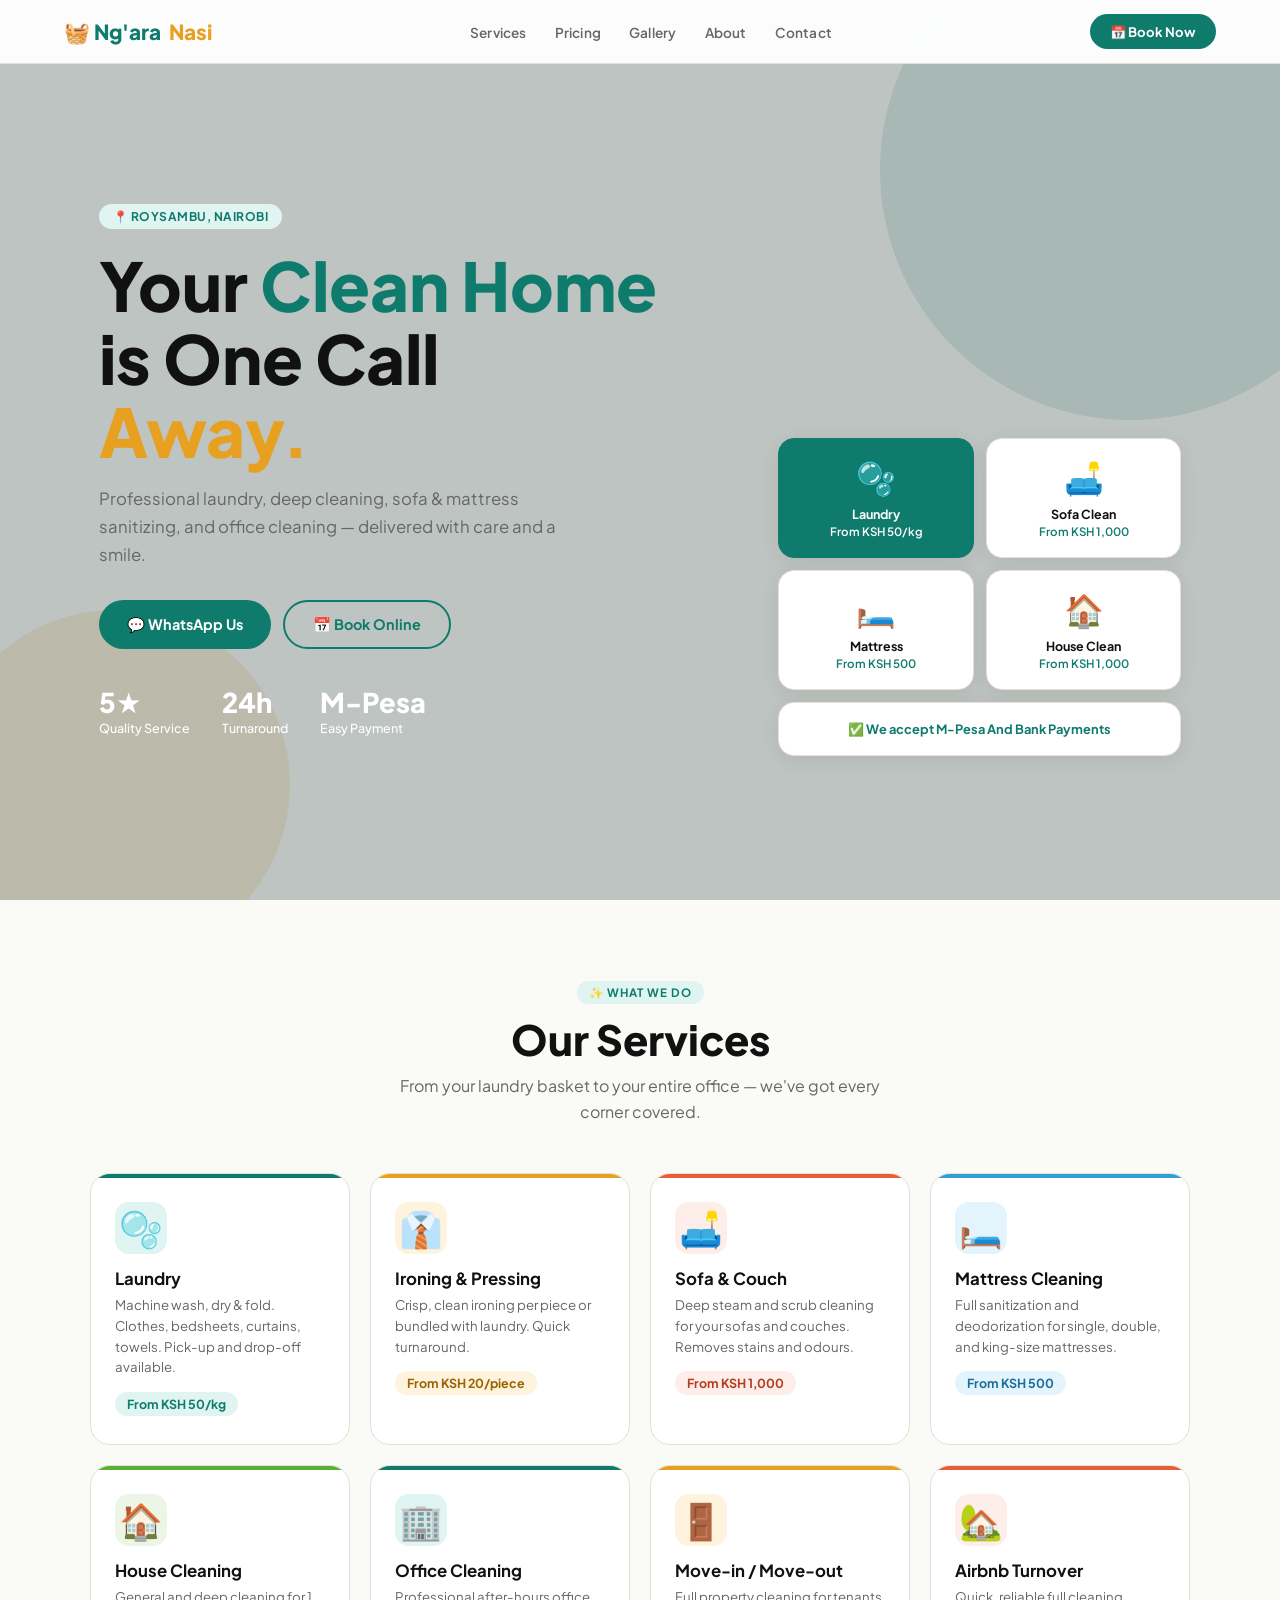
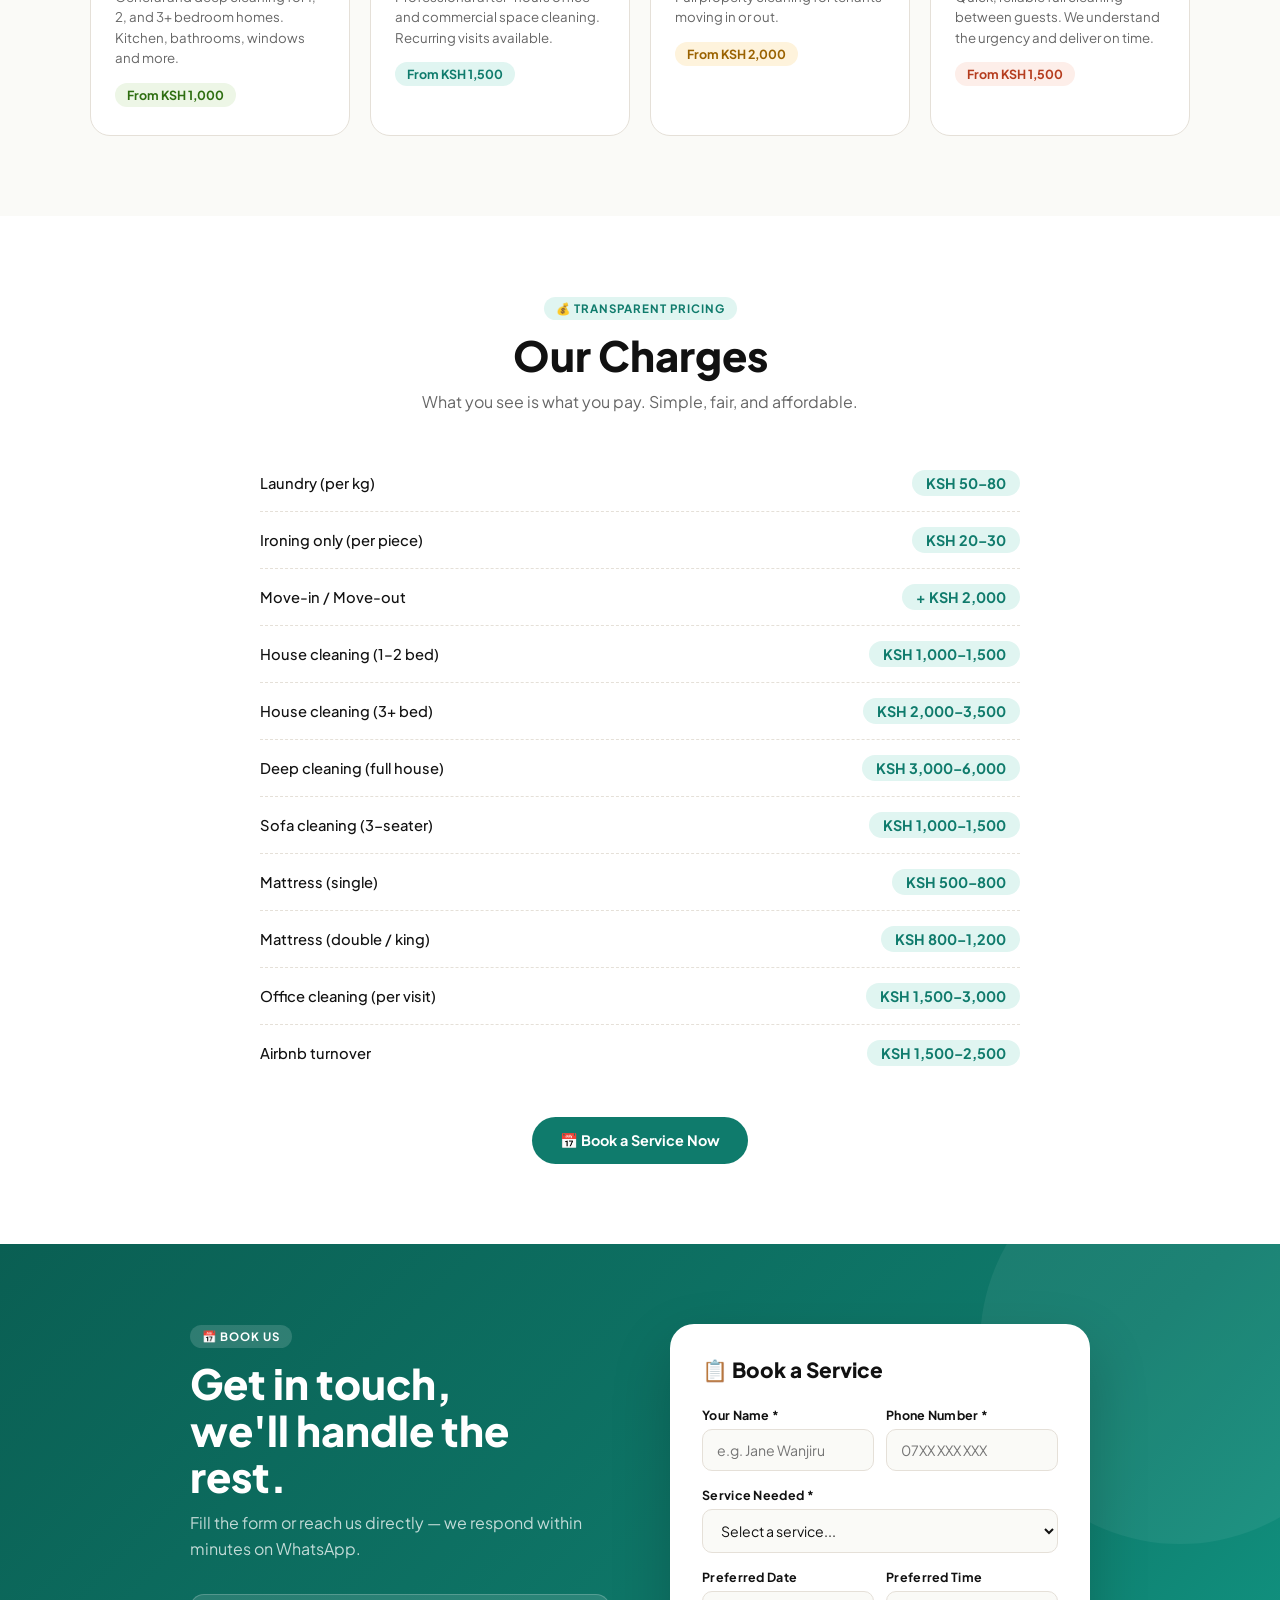
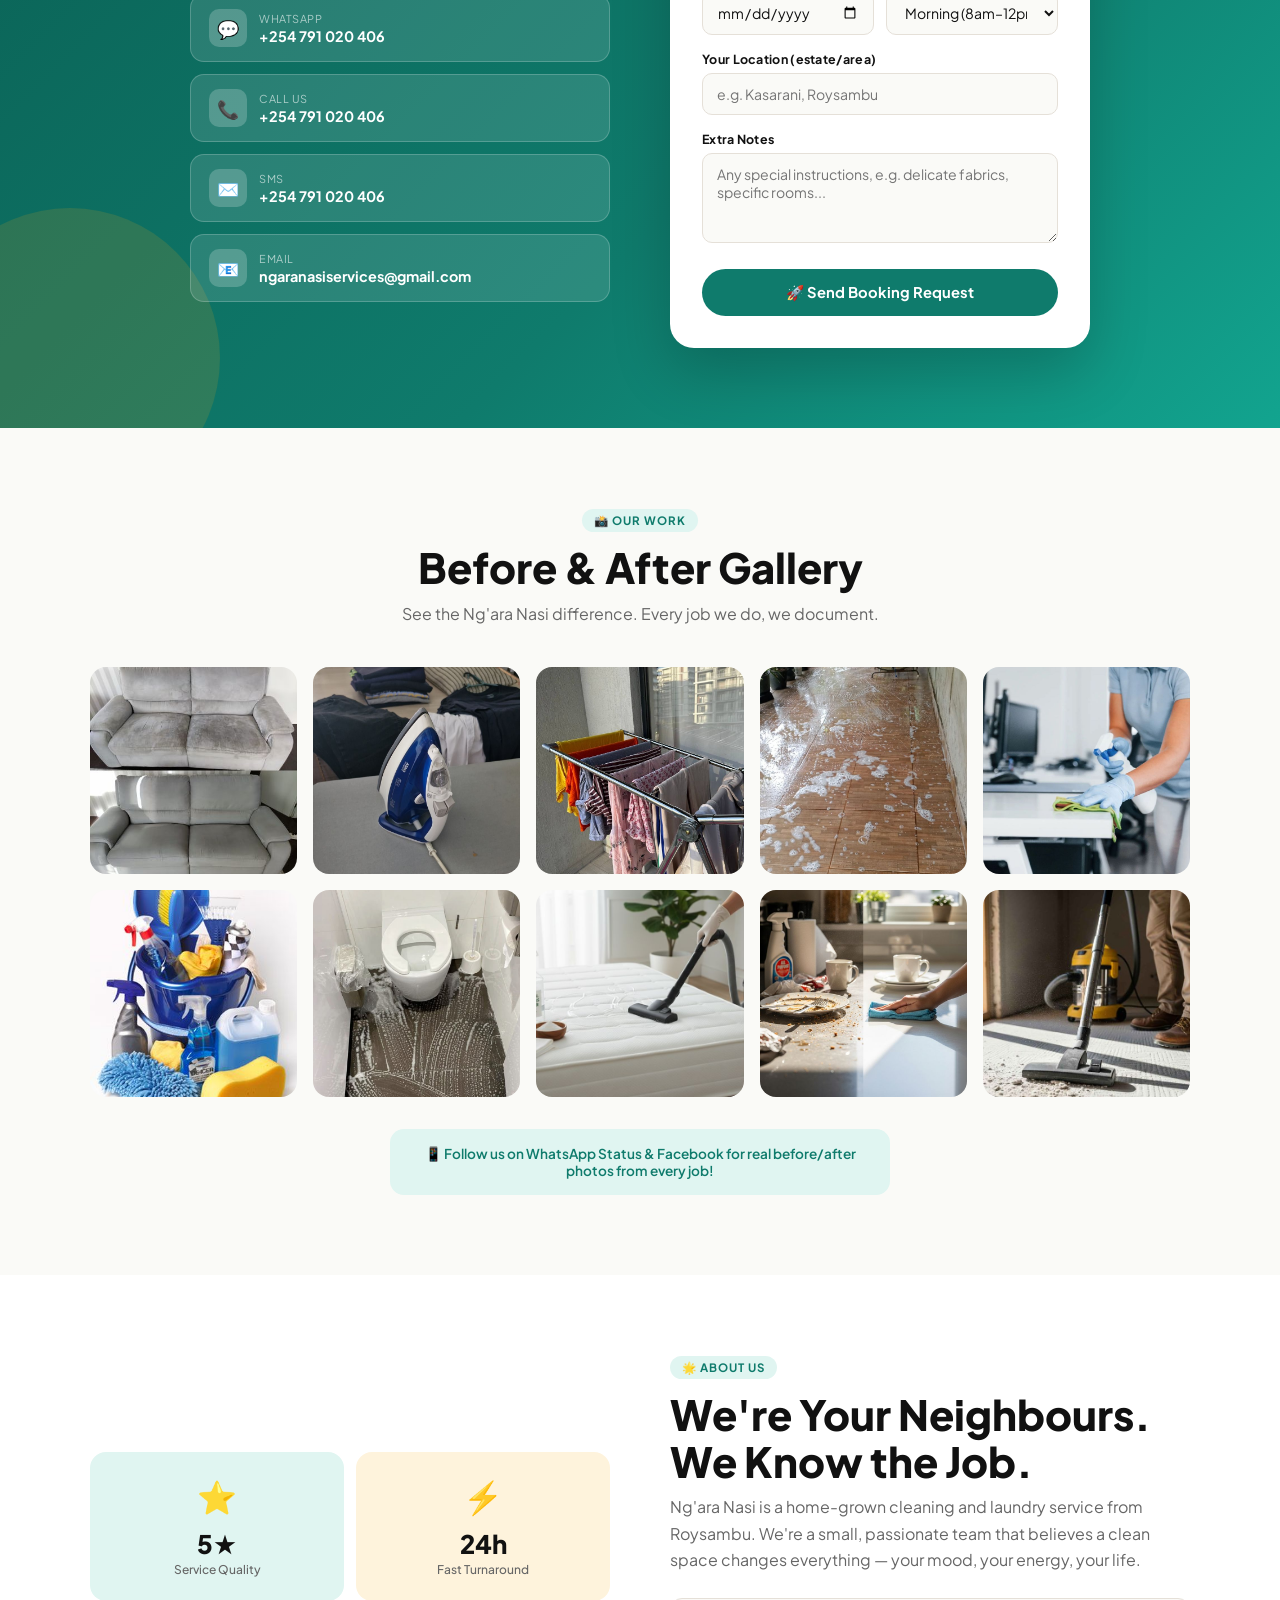
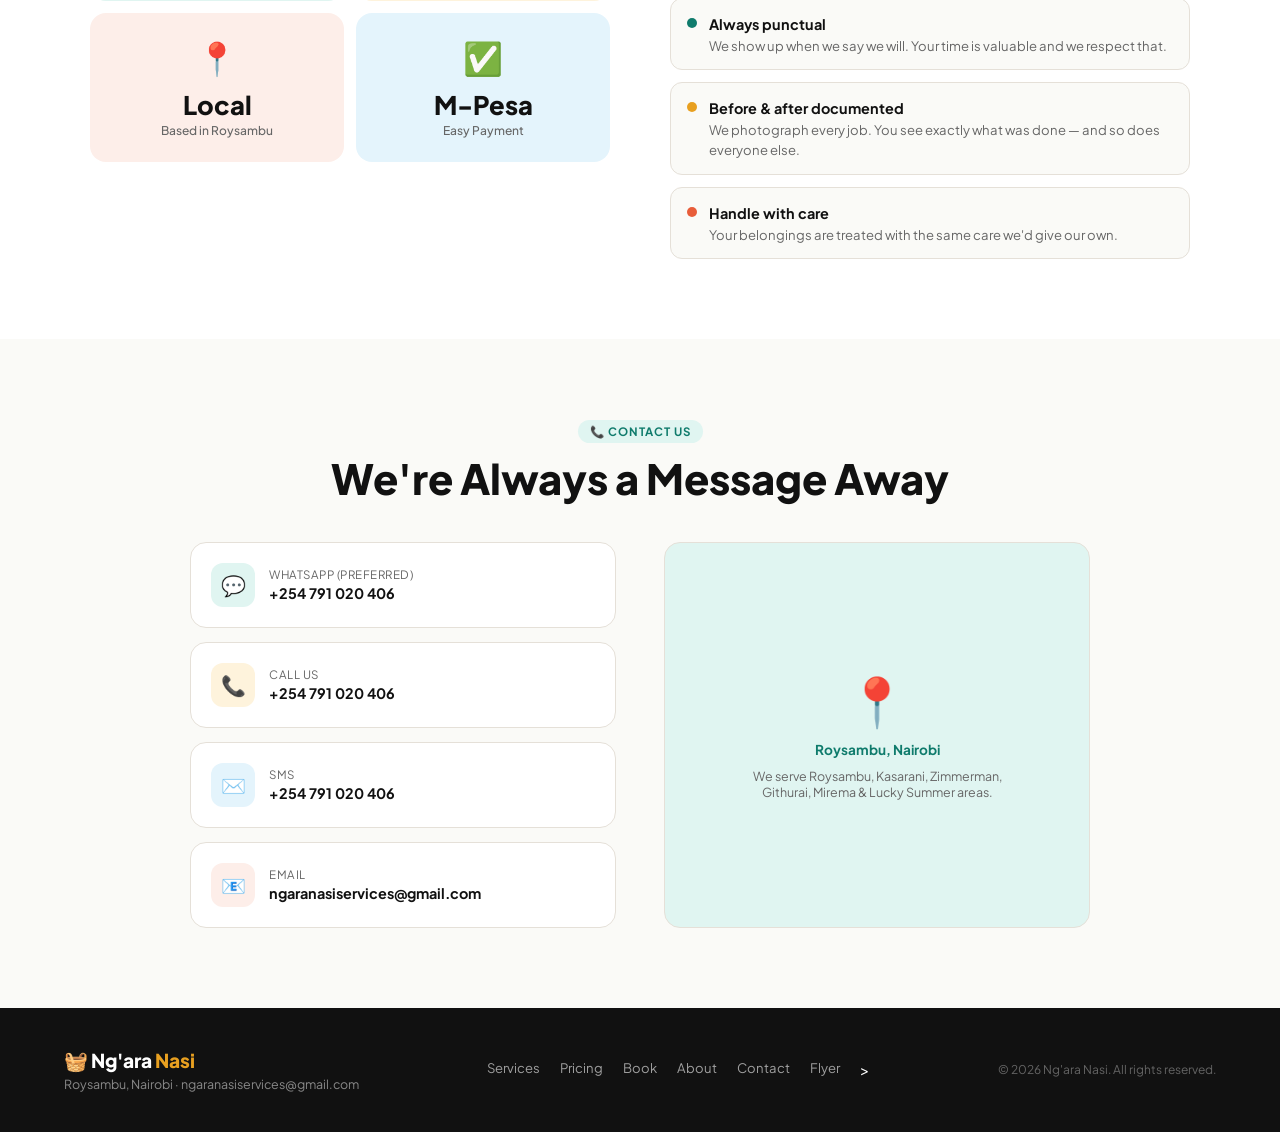
==== index.html @ 7b6648fc "Add link to Flyer page in footer" ====
<!DOCTYPE html>
<html lang="en">

<head>
  <meta charset="UTF-8" />
  <meta name="viewport" content="width=device-width, initial-scale=1.0" />
  <link rel="icon"
    href="data:image/svg+xml,<svg xmlns='http://www.w3.org/2000/svg' viewBox='0 0 100 100'><text y='.9em' font-size='90'>🧺</text></svg>">
  <title>Ng'ara Nasi – Cleaning & Laundry Roysambu</title>
  <link
    href="https://fonts.googleapis.com/css2?family=Syne:wght@700;800&family=Plus+Jakarta+Sans:wght@300;400;500;600;700&display=swap"
    rel="stylesheet" />
  <link rel="stylesheet" href="style.css">
</head>

<body>

  <!-- NAV -->
  <nav>
    <a href="#home" class="nav-logo">🧺 Ng'ara <span>Nasi</span></a>
    <ul class="nav-links">
      <li><a href="#services">Services</a></li>
      <li><a href="#pricing">Pricing</a></li>
      <li><a href="#gallery">Gallery</a></li>
      <li><a href="#about">About</a></li>
      <li><a href="#contact">Contact</a></li>
    </ul>
    <a href="#book" class="nav-cta">📅 Book Now</a>
    <button class="hamburger" onclick="toggleMenu()" aria-label="Menu">
      <span></span><span></span><span></span>
    </button>
  </nav>

  <div class="mobile-menu" id="mobileMenu">
    <a href="#services" onclick="closeMenu()">Services</a>
    <a href="#pricing" onclick="closeMenu()">Pricing</a>
    <a href="#gallery" onclick="closeMenu()">Gallery</a>
    <a href="#about" onclick="closeMenu()">About</a>
    <a href="#contact" onclick="closeMenu()">Contact</a>
    <a href="#book" onclick="closeMenu()">📅 Book Now</a>
  </div>

  <!-- HERO -->
  <section class="hero" id="home">
    <div class="hero-blob1"></div>
    <div class="hero-blob2"></div>
    <div class="hero-content">
      <div class="hero-inner">
        <div class="hero-badge">📍 Roysambu, Nairobi</div>
        <h1>
          Your <span class="accent">Clean Home</span><br>
          is One Call<br>
          <span class="gold">Away.</span>
        </h1>
        <p class="hero-sub">
          Professional laundry, deep cleaning, sofa & mattress sanitizing, and office cleaning — delivered with care and
          a
          smile.
        </p>
        <div class="hero-actions">
          <a href="https://wa.me/254791020406?text=Hi%20Ng'ara%20Nasi!%20I'd%20like%20to%20book%20a%20service."
            class="btn-primary" target="_blank">💬 WhatsApp Us</a>
          <a href="#book" class="btn-outline">📅 Book Online</a>
        </div>
        <div class="hero-stats">
          <div class="stat"><span class="stat-num">5★</span><span class="stat-label">Quality Service</span></div>
          <div class="stat"><span class="stat-num">24h</span><span class="stat-label">Turnaround</span></div>
          <div class="stat"><span class="stat-num">M-Pesa</span><span class="stat-label">Easy Payment</span></div>
        </div>
      </div>

      <!-- floating cards -->
      <div class="hero-visual">
        <div class="hcard featured">
          <div class="hcard-icon">🫧</div>
          <div class="hcard-name">Laundry</div>
          <div class="hcard-price">From KSH 50/kg</div>
        </div>
        <div class="hcard">
          <div class="hcard-icon">🛋️</div>
          <div class="hcard-name">Sofa Clean</div>
          <div class="hcard-price">From KSH 1,000</div>
        </div>
        <div class="hcard">
          <div class="hcard-icon">🛏️</div>
          <div class="hcard-name">Mattress</div>
          <div class="hcard-price">From KSH 500</div>
        </div>
        <div class="hcard">
          <div class="hcard-icon">🏠</div>
          <div class="hcard-name">House Clean</div>
          <div class="hcard-price">From KSH 1,000</div>
        </div>
        <div class="hcard big">
          <div class="hcard-note">✅ We accept M-Pesa And Bank Payments </div>
        </div>
      </div>
    </div>
  </section>

  <!-- SERVICES -->
  <section id="services">
    <div class="services-head">
      <div class="section-tag">✨ What We Do</div>
      <h2 class="section-title">Our Services</h2>
      <p class="section-sub">From your laundry basket to your entire office — we've got every corner covered.</p>
    </div>
    <div class="services-grid">
      <div class="service-card c-teal">
        <div class="sc-icon c-teal">🫧</div>
        <div class="sc-name">Laundry</div>
        <div class="sc-desc">Machine wash, dry & fold. Clothes, bedsheets, curtains, towels. Pick-up and drop-off
          available.</div>
        <span class="sc-price c-teal">From KSH 50/kg</span>
      </div>
      <div class="service-card c-gold">
        <div class="sc-icon c-gold">👔</div>
        <div class="sc-name">Ironing & Pressing</div>
        <div class="sc-desc">Crisp, clean ironing per piece or bundled with laundry. Quick turnaround.</div>
        <span class="sc-price c-gold">From KSH 20/piece</span>
      </div>
      <div class="service-card c-coral">
        <div class="sc-icon c-coral">🛋️</div>
        <div class="sc-name">Sofa & Couch</div>
        <div class="sc-desc">Deep steam and scrub cleaning for your sofas and couches. Removes stains and odours.</div>
        <span class="sc-price c-coral">From KSH 1,000</span>
      </div>
      <div class="service-card c-sky">
        <div class="sc-icon c-sky">🛏️</div>
        <div class="sc-name">Mattress Cleaning</div>
        <div class="sc-desc">Full sanitization and deodorization for single, double, and king-size mattresses.</div>
        <span class="sc-price c-sky">From KSH 500</span>
      </div>
      <div class="service-card c-lime">
        <div class="sc-icon c-lime">🏠</div>
        <div class="sc-name">House Cleaning</div>
        <div class="sc-desc">General and deep cleaning for 1, 2, and 3+ bedroom homes. Kitchen, bathrooms, windows and
          more.</div>
        <span class="sc-price c-lime">From KSH 1,000</span>
      </div>
      <div class="service-card c-teal">
        <div class="sc-icon c-teal">🏢</div>
        <div class="sc-name">Office Cleaning</div>
        <div class="sc-desc">Professional after-hours office and commercial space cleaning. Recurring visits available.
        </div>
        <span class="sc-price c-teal">From KSH 1,500</span>
      </div>
      <div class="service-card c-gold">
        <div class="sc-icon c-gold">🚪</div>
        <div class="sc-name">Move-in / Move-out</div>
        <div class="sc-desc">Full property cleaning for tenants moving in or out.</div>
        <span class="sc-price c-gold">From KSH 2,000</span>
      </div>
      <div class="service-card c-coral">
        <div class="sc-icon c-coral">🏡</div>
        <div class="sc-name">Airbnb Turnover</div>
        <div class="sc-desc">Quick, reliable full cleaning between guests. We understand the urgency and deliver on
          time.</div>
        <span class="sc-price c-coral">From KSH 1,500</span>
      </div>
    </div>
  </section>

  <!-- PRICING -->
  <section id="pricing">
    <div class="pricing-hero">
      <div class="section-tag">💰 Transparent Pricing</div>
      <h2 class="section-title">Our Charges</h2>
      <p class="section-sub">What you see is what you pay. Simple, fair, and affordable.</p>
    </div>
    <div class="pricing-wrap">
      <div class="price-row"><span class="pr-name">Laundry (per kg)</span><span class="pr-price">KSH 50–80</span></div>
      <div class="price-row"><span class="pr-name">Ironing only (per piece)</span><span class="pr-price">KSH
          20–30</span></div>
      <div class="price-row"><span class="pr-name">Move-in / Move-out</span><span class="pr-price">+ KSH 2,000</span>
      </div>
      <div class="price-row"><span class="pr-name">House cleaning (1–2 bed)</span><span class="pr-price">KSH
          1,000–1,500</span></div>
      <div class="price-row"><span class="pr-name">House cleaning (3+ bed)</span><span class="pr-price">KSH
          2,000–3,500</span></div>
      <div class="price-row"><span class="pr-name">Deep cleaning (full house)</span><span class="pr-price">KSH
          3,000–6,000</span></div>
      <div class="price-row"><span class="pr-name">Sofa cleaning (3-seater)</span><span class="pr-price">KSH
          1,000–1,500</span></div>
      <div class="price-row"><span class="pr-name">Mattress (single)</span><span class="pr-price">KSH 500–800</span>
      </div>
      <div class="price-row"><span class="pr-name">Mattress (double / king)</span><span class="pr-price">KSH
          800–1,200</span></div>
      <div class="price-row"><span class="pr-name">Office cleaning (per visit)</span><span class="pr-price">KSH
          1,500–3,000</span></div>
      <div class="price-row"><span class="pr-name">Airbnb turnover</span><span class="pr-price">KSH 1,500–2,500</span>
      </div>
    </div>
    <div class="pricing-cta">
      <a href="#book" class="btn-primary inline-flex-btn">📅 Book a Service Now</a>
    </div>
  </section>

  <!-- BOOK -->
  <section id="book">
    <div class="book-inner">
      <div class="book-left">
        <div class="section-tag">📅 Book Us</div>
        <h2 class="section-title">Get in touch,<br>we'll handle the rest.</h2>
        <p class="section-sub">Fill the form or reach us directly — we respond within minutes on WhatsApp.</p>
        <div class="book-contact-cards">
          <a href="https://wa.me/254791020406?text=Hi%20Ng'ara%20Nasi!%20I'd%20like%20to%20book%20a%20service."
            target="_blank" class="bcc">
            <div class="bcc-icon">💬</div>
            <div>
              <div class="bcc-label">WhatsApp</div>
              <div class="bcc-value">+254 791 020 406</div>
            </div>
          </a>
          <a href="tel:+254791020406" class="bcc">
            <div class="bcc-icon">📞</div>
            <div>
              <div class="bcc-label">Call Us</div>
              <div class="bcc-value">+254 791 020 406</div>
            </div>
          </a>
          <a href="sms:+254791020406" class="bcc">
            <div class="bcc-icon">✉️</div>
            <div>
              <div class="bcc-label">SMS</div>
              <div class="bcc-value">+254 791 020 406</div>
            </div>
          </a>
          <a href="mailto:ngaranasiservices@gmail.com" class="bcc">
            <div class="bcc-icon">📧</div>
            <div>
              <div class="bcc-label">Email</div>
              <div class="bcc-value">ngaranasiservices@gmail.com</div>
            </div>
          </a>
        </div>
      </div>

      <div class="book-form">
        <div class="form-title">📋 Book a Service</div>
        <form id="bookingForm" onsubmit="submitForm(event)">
          <div class="form-row">
            <div class="form-group">
              <label>Your Name *</label>
              <input type="text" name="name" placeholder="e.g. Jane Wanjiru" required />
            </div>
            <div class="form-group">
              <label>Phone Number *</label>
              <input type="tel" name="phone" placeholder="07XX XXX XXX" required />
            </div>
          </div>
          <div class="form-group">
            <label>Service Needed *</label>
            <select name="service" required>
              <option value="" disabled selected>Select a service...</option>
              <option>Laundry</option>
              <option>Ironing / Pressing</option>
              <option>Sofa / Couch Cleaning</option>
              <option>Mattress Cleaning</option>
              <option>House Cleaning (General)</option>
              <option>House Deep Cleaning</option>
              <option>Office Cleaning</option>
              <option>Airbnb Turnover</option>
              <option>Move-in / Move-out</option>
              <option>Multiple Services</option>
            </select>
          </div>
          <div class="form-row">
            <div class="form-group">
              <label>Preferred Date</label>
              <input type="date" name="date" />
            </div>
            <div class="form-group">
              <label>Preferred Time</label>
              <select name="time">
                <option>Morning (8am–12pm)</option>
                <option>Afternoon (12pm–5pm)</option>
                <option>Evening (5pm–8pm)</option>
              </select>
            </div>
          </div>
          <div class="form-group">
            <label>Your Location (estate/area)</label>
            <input type="text" name="location" placeholder="e.g. Kasarani, Roysambu" />
          </div>
          <div class="form-group">
            <label>Extra Notes</label>
            <textarea name="notes"
              placeholder="Any special instructions, e.g. delicate fabrics, specific rooms..."></textarea>
          </div>
          <button type="submit" class="form-submit">🚀 Send Booking Request</button>
        </form>
        <div class="form-success" id="formSuccess">
          <div class="big">🎉</div>
          <strong class="booking-success-title">Booking Received!</strong>
          <p>We'll reach out to you on WhatsApp or phone within minutes to confirm your booking.</p>
        </div>
      </div>
    </div>
  </section>

  <!-- GALLERY -->
  <section id="gallery">
    <div class="gallery-head gallery-hero">
      <div class="section-tag">📸 Our Work</div>
      <h2 class="section-title">Before & After Gallery</h2>
      <p class="section-sub centered">See the Ng'ara Nasi difference. Every job we do, we document.</p>
    </div>
    <div class="gallery-grid">
      <div class="gallery-item">
        <img src="before-and-after-couch.jpeg" alt="Before and after couch cleaning" loading="lazy" />
      </div>
      <div class="gallery-item">
        <img src="ironing.jpeg" alt="Ironing service" loading="lazy" />
      </div>
      <div class="gallery-item">
        <img src="clothsinahangingline.jpeg" alt="Clean clothes on a line" loading="lazy" />
      </div>
      <div class="gallery-item">
        <img src="house cleaning.jpeg" alt="House cleaning service" loading="lazy" />
      </div>
      <div class="gallery-item">
        <img src="office clean.jpeg" alt="Office cleaning service" loading="lazy" />
      </div>
      <div class="gallery-item">
        <img src="cleaning products.jpeg" alt="Cleaning products and equipment" loading="lazy" />
      </div>
      <div class="gallery-item">
        <img src="Toilet cleaning.jpg" alt="Toilet cleaning" loading="lazy" />
      </div>
      <div class="gallery-item">
        <img src="Mattress cleaning.jpg" alt="Mattress cleaning" loading="lazy" />
      </div>

      <div class="gallery-item">
        <img src="Kitchen cleaning.jpg" alt="Kitchen cleaning" loading="lazy" />
      </div>
      <div class="gallery-item">
        <img src="Post Construction Cleaning.jpg" alt="Post construction cleaning" loading="lazy" />
      </div>
      <!-- mobile album preview -->
      <div class="gallery-album-preview" id="galleryAlbum">
        <div class="album-stack">
          <div class="album-card card3"></div>
          <div class="album-card card2"></div>
          <div class="album-card card1">
            <img src="before-and-after-couch.jpeg" alt="Gallery preview" />
          </div>
        </div>
        <button class="gallery-view-all" onclick="showAllGallery()">📷 View All Photos</button>
      </div>
      <button class="gallery-view-less" id="viewLessBtn" onclick="showLessGallery()">✕ View Less</button>

    </div>

    </div>
    <div class="gallery-note">
      📱 Follow us on WhatsApp Status & Facebook for real before/after photos from every job!
    </div>
  </section>

  <!-- ABOUT -->
  <section id="about">
    <div class="about-inner">
      <div class="about-visual">
        <div class="av-card">
          <div class="av-icon">⭐</div>
          <div class="av-num">5★</div>
          <div class="av-label">Service Quality</div>
        </div>
        <div class="av-card">
          <div class="av-icon">⚡</div>
          <div class="av-num">24h</div>
          <div class="av-label">Fast Turnaround</div>
        </div>
        <div class="av-card">
          <div class="av-icon">📍</div>
          <div class="av-num">Local</div>
          <div class="av-label">Based in Roysambu</div>
        </div>
        <div class="av-card">
          <div class="av-icon">✅</div>
          <div class="av-num">M-Pesa</div>
          <div class="av-label">Easy Payment</div>
        </div>
      </div>
      <div class="about-text">
        <div class="section-tag">🌟 About Us</div>
        <h2 class="section-title">We're Your Neighbours.<br>We Know the Job.</h2>
        <p class="section-sub">Ng'ara Nasi is a home-grown cleaning and laundry service from Roysambu. We're a small,
          passionate team that believes a clean space changes everything — your mood, your energy, your life.</p>
        <div class="about-values">
          <div class="av-item">
            <div class="av-dot teal"></div>
            <div class="av-item-text">
              <strong>Always punctual</strong>
              <p>We show up when we say we will. Your time is valuable and we respect that.</p>
            </div>
          </div>
          <div class="av-item">
            <div class="av-dot gold"></div>
            <div class="av-item-text">
              <strong>Before & after documented</strong>
              <p>We photograph every job. You see exactly what was done — and so does everyone else.</p>
            </div>
          </div>
          <div class="av-item">
            <div class="av-dot coral"></div>
            <div class="av-item-text">
              <strong>Handle with care</strong>
              <p>Your belongings are treated with the same care we'd give our own.</p>
            </div>
          </div>
        </div>
      </div>
    </div>
  </section>

  <!-- CONTACT -->
  <section id="contact">
    <div class="contact-hero">
      <div class="section-tag">📞 Contact Us</div>
      <h2 class="section-title">We're Always a Message Away</h2>
    </div>
    <div class="contact-inner">
      <div class="contact-cards">
        <a href="https://wa.me/254791020406?text=Hi%20Ng'ara%20Supuu!" target="_blank" class="cc">
          <div class="cc-icon teal">💬</div>
          <div>
            <div class="cc-label">WhatsApp (Preferred)</div>
            <div class="cc-value">+254 791 020 406</div>
          </div>
        </a>
        <a href="tel:+254791020406" class="cc">
          <div class="cc-icon gold">📞</div>
          <div>
            <div class="cc-label">Call Us</div>
            <div class="cc-value">+254 791 020 406</div>
          </div>
        </a>
        <a href="sms:+254791020406" class="cc">
          <div class="cc-icon sky">✉️</div>
          <div>
            <div class="cc-label">SMS</div>
            <div class="cc-value">+254 791 020 406</div>
          </div>
        </a>
        <a href="mailto:ngaranasiservices@gmail.com" class="cc">
          <div class="cc-icon coral">📧</div>
          <div>
            <div class="cc-label">Email</div>
            <div class="cc-value">ngaranasiservices@gmail.com</div>
          </div>
        </a>
      </div>
      <div class="map-placeholder">
        <div class="map-icon">📍</div>
        <div class="map-label">Roysambu, Nairobi</div>
        <div class="map-sub" id="map-sub-text">We serve Roysambu, Kasarani, Zimmerman,<br>Githurai, Mirema & Lucky
          Summer areas.</div>
      </div>
    </div>
  </section>

  <!-- FOOTER -->
  <footer>
    <div>
      <div class="footer-brand">🧺 Ng'ara <span>Nasi</span></div>
      <div class="footer-sub">Roysambu, Nairobi · ngaranasiservices@gmail.com</div>
    </div>
    <div class="footer-links">
      <a href="#services">Services</a>
      <a href="#pricing">Pricing</a>
      <a href="#book">Book</a>
      <a href="#about">About</a>
      <a href="#contact">Contact</a>
      <a href="flyer.html">Flyer</a>>
    </div>
    <div class="footer-copy">© 2026 Ng'ara Nasi. All rights reserved.</div>
  </footer>

  <!-- TOAST -->
  <div class="toast" id="toast">✅ Booking sent! We'll be in touch shortly.</div>

  <script src="script.js"></script>

</body>

</html>
---- style.css ----
:root {
  --teal:    #0f7b6c;
  --teal2:   #12a48f;
  --teal-lt: #e0f5f1;
  --gold:    #e8a020;
  --gold-lt: #fef3dc;
  --coral:   #e85d3a;
  --coral-lt:#fdeee9;
  --sky:     #2f9fd4;
  --sky-lt:  #e4f4fc;
  --lime:    #5ab030;
  --lime-lt: #edf6e6;
  --text:    #111;
  --muted:   #666;
  --border:  #e5e0d8;
  --white:   #fff;
  --bg:      #fafaf7;
}

*{margin:0;padding:0;box-sizing:border-box;}
html{scroll-behavior:smooth;}

body{
  font-family:'Plus Jakarta Sans',sans-serif;
  background:var(--bg);
  color:var(--text);
  overflow-x:hidden;
}

/* ─── NAV ─── */
nav{
  position:fixed;top:0;left:0;right:0;z-index:999;
  background:rgba(255,255,255,0.95);
  backdrop-filter:blur(12px);
  border-bottom:1px solid var(--border);
  display:flex;align-items:center;justify-content:space-between;
  padding:0 5%;
  height:64px;
}

.nav-logo{
  /*font-family:'Syne',sans-serif;*/
  font-size:1.3rem;font-weight:800;
  color:var(--teal);
  text-decoration:none;
  display:flex;align-items:center;gap:8px;
}

.nav-logo span{color:var(--gold);}

.nav-links{display:flex;gap:28px;list-style:none;}
.nav-links a{
  font-size:0.85rem;font-weight:600;
  color:var(--muted);text-decoration:none;
  transition:color .2s;
  letter-spacing:0.2px;
}
.nav-links a:hover{color:var(--teal);}

.nav-cta{
  background:var(--teal);color:#fff;
  padding:9px 20px;border-radius:30px;
  font-size:0.82rem;font-weight:700;
  text-decoration:none;
  transition:background .2s, transform .15s;
  display:flex;align-items:center;gap:6px;
}
.nav-cta:hover{background:var(--teal2);transform:translateY(-1px);}

.hamburger{display:none;flex-direction:column;gap:5px;cursor:pointer;background:none;border:none;padding:4px;}
.hamburger span{width:22px;height:2px;background:var(--text);border-radius:2px;transition:.3s;}

/* ─── HERO ─── */
.hero{
  min-height:100vh;
  display:flex;
  align-items:center;
  padding:100px 5% 60px;                     
  background: url('Affordable Office and Building Cleaning Services _ NJ _ PA.jpeg') center/cover no-repeat;
  background-attachment: fixed;
  position:relative;overflow:hidden;
}

.hero::before{
  content:'';
  position:absolute;
  inset:0;
  background:rgba(10,33,35,0.25);
  z-index:1;
}

.hero h1,
.hero-sub,
.hero-badge,
.hero-stats .stat-num,
.hero-stats .stat-label{
  color:#fff;
}

.hero h1 .accent{color:var(--teal);}
.hero h1 .gold{color:var(--gold);}

.hero-sub{
  color:rgba(255,255,255,0.95);
}

.hero-blob1{
  position:absolute;top:-80px;right:-100px;
  width:500px;height:500px;
  background:radial-gradient(circle,rgba(15,123,108,.12) 100%,transparent 70%);
  border-radius:50%;
  animation:float1 8s ease-in-out infinite;
}

.hero-blob2{
  position:absolute;bottom:-60px;left:-60px;
  width:350px;height:350px;
  background:radial-gradient(circle,rgba(232,160,32,.14) 100%,transparent 70%);
  border-radius:50%;
  animation:float2 10s ease-in-out infinite;
}

@keyframes float1{0%,100%{transform:translateY(0) scale(1);}50%{transform:translateY(-24px) scale(1.04);}}
@keyframes float2{0%,100%{transform:translateY(0) scale(1);}50%{transform:translateY(18px) scale(.97);}}

.hero-inner{
  flex:0 1 55%;                              
  max-width:650px;                          
  position:relative;z-index:1;
  animation:heroIn .9s cubic-bezier(.22,1,.36,1) both;
}

@keyframes heroIn{from{opacity:0;transform:translateY(32px);}to{opacity:1;transform:none;}}

.hero-content{
  display:flex;                              
  align-items:center;
  justify-content:center;
  gap:4%;                                    
  width:100%;
  position:relative;
  z-index:1;
}


.hero-badge{
  display:inline-flex;align-items:center;gap:6px;
  background:var(--teal-lt);color:var(--teal);
  padding:5px 14px;border-radius:20px;
  font-size:0.75rem;font-weight:700;
  letter-spacing:0.5px;text-transform:uppercase;
  margin-bottom:20px;
}

.hero h1{
  font-size:clamp(2.6rem,6vw,4.2rem);
  font-weight:800;
  line-height:1.08;
  color:var(--text);
  margin-bottom:18px;
}

.hero h1 .accent{color:var(--teal);}
.hero h1 .gold{color:var(--gold);}

.hero-sub{
  font-size:1.05rem;
  color:var(--muted);
  line-height:1.65;
  max-width:500px;
  margin-bottom:32px;
  font-weight:400;
}

.hero-actions{display:flex;flex-wrap:wrap;gap:12px;margin-bottom:40px;}

.btn-primary{
  background:var(--teal);color:#fff;
  padding:14px 28px;border-radius:40px;
  font-size:0.9rem;font-weight:700;
  text-decoration:none;
  display:flex;align-items:center;gap:8px;
  transition:all .2s;
  border:none;cursor:pointer;
}
.btn-primary:hover{background:var(--teal2);transform:translateY(-2px);box-shadow:0 8px 24px rgba(15,123,108,.3);}

.btn-outline{
  background:transparent;color:var(--teal);
  padding:13px 28px;border-radius:40px;
  font-size:0.9rem;font-weight:700;
  text-decoration:none;
  display:flex;align-items:center;gap:8px;
  border:2px solid var(--teal);
  transition:all .2s;
  cursor:pointer;
}
.btn-outline:hover{background:var(--teal-lt);}

.hero-stats{
  display:flex;gap:32px;flex-wrap:wrap;
}

.stat{display:flex;flex-direction:column;}
.stat-num{
  /* font-family:'Syne',sans-serif; */
  font-size:1.7rem;font-weight:800;
  color:var(--teal);
  line-height:1;
}
.stat-label{font-size:0.78rem;color:var(--muted);margin-top:3px;font-weight:500;}

/* ─── FLOATING CARDS (hero visual) ─── */
.hero-visual{
  flex:0 1 35%;                              /* CHANGED: 35% of hero width, can shrink */
  position:static;
  transform:none;
  align-self:flex-end;
  margin-bottom:-20px;
  display:grid;
  grid-template-columns:1fr 1fr;
  gap:12px;
  width:350px;
  animation:heroIn 1.1s .2s cubic-bezier(.22,1,.36,1) both;
}

.hcard{
  background:var(--white);
  border:1px solid var(--border);
  border-radius:16px;
  padding:18px;
  box-shadow:0 4px 20px rgba(0,0,0,.07);
  text-align:center;
}

.hcard.big{grid-column:span 2;}

.hcard-icon{font-size:2rem;margin-bottom:8px;}
.hcard-name{font-size:0.78rem;font-weight:700;color:var(--text);}
.hcard-price{font-size:0.72rem;color:var(--teal);font-weight:600;margin-top:2px;}

.hcard.featured{background:var(--teal);border-color:var(--teal);}
.hcard.featured .hcard-name,.hcard.featured .hcard-price{color:#fff;}

.hcard-note {
  font-size:.8rem;
  font-weight:700;
  color:var(--teal);
}

@media(max-width:900px){
  .hero-content{
    flex-direction:column;
  }
  .hero-visual{
    align-self:auto;
    margin-bottom:0;
    width:100%;
  }
}

/* ─── SECTION BASE ─── */
section{padding:80px 5%;}

.section-tag{
  display:inline-flex;align-items:center;gap:6px;
  font-size:0.72rem;font-weight:700;
  letter-spacing:1px;text-transform:uppercase;
  background:var(--teal-lt);color:var(--teal);
  padding:4px 12px;border-radius:20px;
  margin-bottom:12px;
}

.section-title{
  /*font-family:'Syne',sans-serif; */
  font-size:clamp(1.8rem,4vw,2.6rem);
  font-weight:800;
  line-height:1.12;
  margin-bottom:10px;
}

.section-sub{
  font-size:1rem;color:var(--muted);
  max-width:500px;line-height:1.65;
  margin-bottom:48px;
}

.pricing-hero {
  text-align:center;
  margin-bottom:40px;
}

.pricing-hero .section-sub {
  margin:0 auto;
}

.pricing-cta {
  text-align:center;
  margin-top:36px;
}

.inline-flex-btn {
  display:inline-flex;
}

#map-sub-text {
  text-align:center;
  padding:0 20px;
}

.gallery-hero,
.contact-hero {
  text-align:center;
  margin-bottom:40px;
}

.section-sub.centered {
  margin:0 auto 40px;
}

/* ─── SERVICES ─── */
#services{background:var(--bg);}

.services-head{text-align:center;margin-bottom:48px;}
.services-head .section-sub{margin:0 auto 0;}

.services-grid{
  display:grid;
  grid-template-columns:repeat(auto-fill,minmax(240px,1fr));
  gap:20px;
  max-width:1100px;margin:0 auto;
}

.service-card{
  background:var(--white);
  border:1px solid var(--border);
  border-radius:20px;
  padding:28px 24px;
  cursor:pointer;
  transition:all .25s;
  position:relative;overflow:hidden;
}

.service-card::before{
  content:'';
  position:absolute;top:0;left:0;right:0;
  height:4px;
  border-radius:20px 20px 0 0;
}

.service-card.c-teal::before{background:var(--teal);}
.service-card.c-gold::before{background:var(--gold);}
.service-card.c-coral::before{background:var(--coral);}
.service-card.c-sky::before{background:var(--sky);}
.service-card.c-lime::before{background:var(--lime);}

.service-card:hover{transform:translateY(-4px);box-shadow:0 16px 40px rgba(0,0,0,.1);}

.sc-icon{
  font-size:2.2rem;margin-bottom:14px;
  display:inline-flex;align-items:center;justify-content:center;
  width:52px;height:52px;border-radius:14px;
}

.sc-icon.c-teal{background:var(--teal-lt);}
.sc-icon.c-gold{background:var(--gold-lt);}
.sc-icon.c-coral{background:var(--coral-lt);}
.sc-icon.c-sky{background:var(--sky-lt);}
.sc-icon.c-lime{background:var(--lime-lt);}

.sc-name{/*font-family:'Syne',sans-serif;*/font-size:1.05rem;font-weight:700;margin-bottom:6px;}
.sc-desc{font-size:0.83rem;color:var(--muted);line-height:1.55;margin-bottom:14px;}
.sc-price{
  display:inline-block;
  font-size:0.78rem;font-weight:700;
  padding:4px 12px;border-radius:20px;
}

.sc-price.c-teal{background:var(--teal-lt);color:var(--teal);}
.sc-price.c-gold{background:var(--gold-lt);color:#9a6200;}
.sc-price.c-coral{background:var(--coral-lt);color:#b53c1e;}
.sc-price.c-sky{background:var(--sky-lt);color:#1a6e99;}
.sc-price.c-lime{background:var(--lime-lt);color:#2e6e10;}

/* ─── PRICING TABLE ─── */
#pricing{background:var(--white);}

.pricing-wrap{max-width:760px;margin:0 auto;}

.price-row{
  display:flex;align-items:center;justify-content:space-between;
  padding:15px 0;
  border-bottom:1px dashed var(--border);
}
.price-row:last-child{border-bottom:none;}

.price-row .pr-name{font-size:0.92rem;color:var(--text);font-weight:500;}
.price-row .pr-price{
  font-size:0.9rem;font-weight:700;color:var(--teal);
  background:var(--teal-lt);padding:4px 14px;border-radius:20px;
}

/* ─── BOOK ─── */
#book{
  background: linear-gradient(135deg,#0a5f53 0%,#0f7b6c 60%,#12a48f 100%);
  position:relative;overflow:hidden;
}

#book::before{
  content:'';
  position:absolute;top:-100px;right:-100px;
  width:400px;height:400px;
  background:rgba(255,255,255,.06);
  border-radius:50%;
}

#book::after{
  content:'';
  position:absolute;bottom:-80px;left:-80px;
  width:300px;height:300px;
  background:rgba(232,160,32,.15);
  border-radius:50%;
}

.book-inner{
  max-width:900px;margin:0 auto;
  display:grid;grid-template-columns:1fr 1fr;gap:60px;
  position:relative;z-index:1;
  align-items:start;
}

.book-left .section-tag{background:rgba(255,255,255,.15);color:#fff;}
.book-left .section-title{color:#fff;}
.book-left .section-sub{color:rgba(255,255,255,.75);margin-bottom:32px;}

.book-contact-cards{display:flex;flex-direction:column;gap:12px;}

.bcc{
  background:rgba(255,255,255,.12);
  border:1px solid rgba(255,255,255,.2);
  border-radius:14px;
  padding:14px 18px;
  display:flex;align-items:center;gap:12px;
  text-decoration:none;
  transition:all .2s;
}
.bcc:hover{background:rgba(255,255,255,.2);transform:translateX(4px);}

.bcc-icon{
  width:38px;height:38px;min-width:38px;
  background:rgba(255,255,255,.2);
  border-radius:10px;
  display:flex;align-items:center;justify-content:center;
  font-size:18px;
}

.bcc-label{font-size:0.68rem;color:rgba(255,255,255,.6);text-transform:uppercase;letter-spacing:.5px;margin-bottom:2px;}
.bcc-value{font-size:0.9rem;font-weight:700;color:#fff;}

/* FORM */
.book-form{
  background:var(--white);
  border-radius:24px;
  padding:32px;
  box-shadow:0 24px 60px rgba(0,0,0,.2);
}

.form-title{
  /*font-family:'Syne',sans-serif;*/
  font-size:1.3rem;font-weight:800;
  margin-bottom:24px;color:var(--text);
}

.form-group{margin-bottom:16px;}
.form-group label{
  display:block;font-size:0.78rem;font-weight:700;
  color:var(--text);margin-bottom:6px;
  letter-spacing:0.3px;
}

.form-group input,
.form-group select,
.form-group textarea{
  width:100%;
  padding:11px 14px;
  border:1.5px solid var(--border);
  border-radius:10px;
  font-family:'Plus Jakarta Sans',sans-serif;
  font-size:0.88rem;
  color:var(--text);
  background:var(--bg);
  outline:none;
  transition:border-color .2s;
}

.form-group input:focus,
.form-group select:focus,
.form-group textarea:focus{border-color:var(--teal);}

.form-group textarea{height:90px;resize:vertical;}

.form-row{display:grid;grid-template-columns:1fr 1fr;gap:12px;}

.form-submit{
  width:100%;
  background:var(--teal);color:#fff;
  padding:14px;border-radius:30px;
  font-size:0.92rem;font-weight:700;
  border:none;cursor:pointer;
  font-family:'Plus Jakarta Sans',sans-serif;
  transition:all .2s;
  margin-top:6px;
}
.form-submit:hover{background:var(--teal2);transform:translateY(-1px);}

.form-success{
  display:none;
  text-align:center;padding:20px;
}
.form-success .big{font-size:2.5rem;}
.form-success p{font-size:0.9rem;color:var(--muted);margin-top:8px;}

/* ─── GALLERY ─── */
#gallery{background:var(--bg);}

.gallery-head{text-align:center;margin-bottom:40px;}

.gallery-grid{
  display:grid;
  grid-template-columns:repeat(auto-fill,minmax(200px,1fr));
  gap:16px;
  max-width:1100px;margin:0 auto 32px;
}

.gallery-item{
  aspect-ratio:1;
  border-radius:16px;
  overflow:hidden;
  position:relative;
  background:var(--teal-lt);
  cursor:pointer;
}

.gallery-item img {
  width:100%;
  height:100%;
  object-fit:cover;
  display:block;
}

.gallery-item:nth-child(2){background:var(--gold-lt);}
.gallery-item:nth-child(3){background:var(--coral-lt);}
.gallery-item:nth-child(4){background:var(--sky-lt);}
.gallery-item:nth-child(5){background:var(--lime-lt);}
.gallery-item:nth-child(6){background:#f3e8ff;}

.gallery-placeholder{
  width:100%;height:100%;
  display:flex;flex-direction:column;
  align-items:center;justify-content:center;
  gap:8px;
}

.gallery-placeholder .gi-icon{font-size:2.5rem;}
.gallery-placeholder .gi-label{
  font-size:0.75rem;font-weight:700;
  color:var(--muted);text-align:center;padding:0 16px;
}

.gallery-note{
  text-align:center;
  background:var(--teal-lt);
  border-radius:14px;
  padding:16px 24px;
  font-size:0.85rem;
  color:var(--teal);
  font-weight:600;
  max-width:500px;
  margin:0 auto;
}

/* ─── ABOUT ─── */
#about{background:var(--white);}

.about-inner{
  max-width:1100px;margin:0 auto;
  display:grid;grid-template-columns:1fr 1fr;gap:60px;
  align-items:center;
}

.about-visual{
  display:grid;grid-template-columns:1fr 1fr;gap:12px;
}

.av-card{
  border-radius:16px;
  padding:24px 18px;
  text-align:center;
}

.av-card:nth-child(1){background:var(--teal-lt);}
.av-card:nth-child(2){background:var(--gold-lt);}
.av-card:nth-child(3){background:var(--coral-lt);}
.av-card:nth-child(4){background:var(--sky-lt);}

.av-icon{font-size:2rem;margin-bottom:10px;}
.av-num{/*font-family:'Syne',sans-serif;*/font-size:1.6rem;font-weight:800;color:var(--text);}
.av-label{font-size:0.75rem;color:var(--muted);margin-top:2px;font-weight:500;}

.about-text .section-sub{margin-bottom:24px;}

.about-values{display:flex;flex-direction:column;gap:12px;}

.av-item{
  display:flex;align-items:flex-start;gap:12px;
  background:var(--bg);
  border-radius:12px;
  padding:14px 16px;
  border:1px solid var(--border);
}

.av-dot{
  width:10px;height:10px;min-width:10px;
  border-radius:50%;
  margin-top:5px;
}

.av-dot.teal{background:var(--teal);}
.av-dot.gold{background:var(--gold);}
.av-dot.coral{background:var(--coral);}

.av-item-text strong{font-size:0.9rem;font-weight:700;color:var(--text);}
.av-item-text p{font-size:0.82rem;color:var(--muted);margin-top:2px;line-height:1.5;}

/* ─── CONTACT ─── */
#contact{background:var(--bg);}

.contact-inner{
  max-width:900px;margin:0 auto;
  display:grid;grid-template-columns:1fr 1fr;gap:48px;
}

.contact-cards{display:flex;flex-direction:column;gap:14px;}

.cc{
  background:var(--white);
  border:1px solid var(--border);
  border-radius:16px;
  padding:20px;
  display:flex;align-items:center;gap:14px;
  text-decoration:none;
  color:var(--text);
  transition:all .2s;
}

.cc:hover{border-color:var(--teal);transform:translateX(4px);}

.cc-icon{
  width:44px;height:44px;min-width:44px;
  border-radius:12px;
  display:flex;align-items:center;justify-content:center;
  font-size:20px;
}

.cc-icon.teal{background:var(--teal-lt);}
.cc-icon.gold{background:var(--gold-lt);}
.cc-icon.coral{background:var(--coral-lt);}
.cc-icon.sky{background:var(--sky-lt);}

.cc-label{font-size:0.72rem;color:var(--muted);text-transform:uppercase;letter-spacing:.5px;margin-bottom:2px;}
.cc-value{font-size:0.9rem;font-weight:700;}

.map-placeholder{
  background:var(--teal-lt);
  border-radius:16px;
  height:100%;min-height:240px;
  display:flex;flex-direction:column;
  align-items:center;justify-content:center;
  gap:10px;
  border:1px solid var(--border);
}

.map-icon{font-size:3rem;}
.map-label{font-size:0.85rem;font-weight:700;color:var(--teal);}

.map-sub{font-size:0.78rem;color:var(--muted);}

/* ─── FOOTER ─── */
footer{
  background:var(--text);
  color:#fff;
  padding:40px 5%;
  display:flex;align-items:center;justify-content:space-between;
  flex-wrap:wrap;gap:20px;
}

.footer-brand{
  /*font-family:'Syne',sans-serif;*/
  font-size:1.2rem;font-weight:800;
  color:#fff;
}
.footer-brand span{color:var(--gold);}
.footer-sub{font-size:0.78rem;color:rgba(255,255,255,.5);margin-top:3px;}

.footer-links{display:flex;gap:20px;flex-wrap:wrap;}
.footer-links a{font-size:0.82rem;color:rgba(255,255,255,.6);text-decoration:none;transition:color .2s;}
.footer-links a:hover{color:#fff;}

.footer-copy{font-size:0.75rem;color:rgba(255,255,255,.35);}

/* ─── TOAST ─── */
.toast{
  position:fixed;bottom:24px;right:24px;
  background:var(--teal);color:#fff;
  padding:14px 20px;border-radius:14px;
  font-size:0.88rem;font-weight:600;
  box-shadow:0 8px 30px rgba(0,0,0,.2);
  z-index:9999;
  transform:translateY(80px);opacity:0;
  transition:all .35s cubic-bezier(.22,1,.36,1);
  pointer-events:none;
}
.toast.show{transform:none;opacity:1;}

/* ─── RESPONSIVE ─── */
@media(max-width:900px){
  .hero-visual{display:none;}
  .book-inner{grid-template-columns:1fr;}
  .about-inner{grid-template-columns:1fr;}
  .contact-inner{grid-template-columns:1fr;}
  .nav-links{display:none;}
  .hamburger{display:flex;}
}

@media(max-width:600px){
  .hero{
    min-height:unset;
    padding:120px 5% 60px;                    /* CHANGED: 80px top to clear fixed nav */
  }
  .hero h1{font-size:2.2rem;}
  .hero-actions{flex-direction:column;}
  .hero-stats{gap:20px;}
  .form-row{grid-template-columns:1fr;}
  footer{flex-direction:column;text-align:center;}
  .footer-links{justify-content:center;}

  /* gallery */
  .gallery-item{display:none;}

  .gallery-album-preview{
    display:flex;
    flex-direction:column;
    align-items:center;
    justify-content:center;
    padding:40px 0;
    width:100%;
  }

  .album-stack{
    position:relative;
    width:340px;
    height:280px;
    margin:0 auto 24px;                      /* CHANGED: auto left/right centers it */
  }

  .album-card{
    position:absolute;
    width:320px;
    height:260px;
    border-radius:16px;
    overflow:hidden;
    border:3px solid #fff;
    box-shadow:0 4px 16px rgba(0,0,0,.15);
  }

  .album-card img{
    width:100%;
    height:100%;
    object-fit:cover;
    filter:none;
    transform:scale(1.05);
  }

  .card1{top:0;left:0;right:0;margin:auto;z-index:3;}   /* CHANGED: centered */
  .card2{top:8px;left:0;right:-20px;margin:auto;z-index:2;background:var(--teal);opacity:0.6;}
  .card3{top:16px;left:0;right:-40px;margin:auto;z-index:1;background:var(--gold);opacity:0.4;}

  .gallery-view-all{
    background:var(--teal);
    color:#fff;
    border:none;
    padding:12px 28px;
    border-radius:40px;
    font-size:0.9rem;
    font-weight:700;
    cursor:pointer;
    box-shadow:0 4px 16px rgba(0,0,0,.2);
  }

  .gallery-view-less{
    display:none;
    width:100%;
    margin-top:16px;
    justify-content:center;
    background:transparent;
    border:2px solid var(--teal);
    color:var(--teal);
    padding:12px 28px;
    border-radius:40px;
    font-size:0.9rem;
    font-weight:700;
    cursor:pointer;
  }
}

@media(min-width:601px){
  .gallery-album-preview{display:none;}
  .gallery-view-less{display:none;}
}

/* Mobile Nav */
.mobile-menu{
  display:none;
  position:fixed;top:64px;left:0;right:0;
  background:var(--white);
  border-bottom:1px solid var(--border);
  padding:20px 5%;
  flex-direction:column;gap:16px;
  z-index:998;
  box-shadow:0 8px 24px rgba(0,0,0,.1);
}
.mobile-menu.open{display:flex;}
.mobile-menu a{font-size:1rem;font-weight:600;color:var(--text);text-decoration:none;padding:8px 0;border-bottom:1px solid var(--border);}
.mobile-menu a:last-child{border:none;}
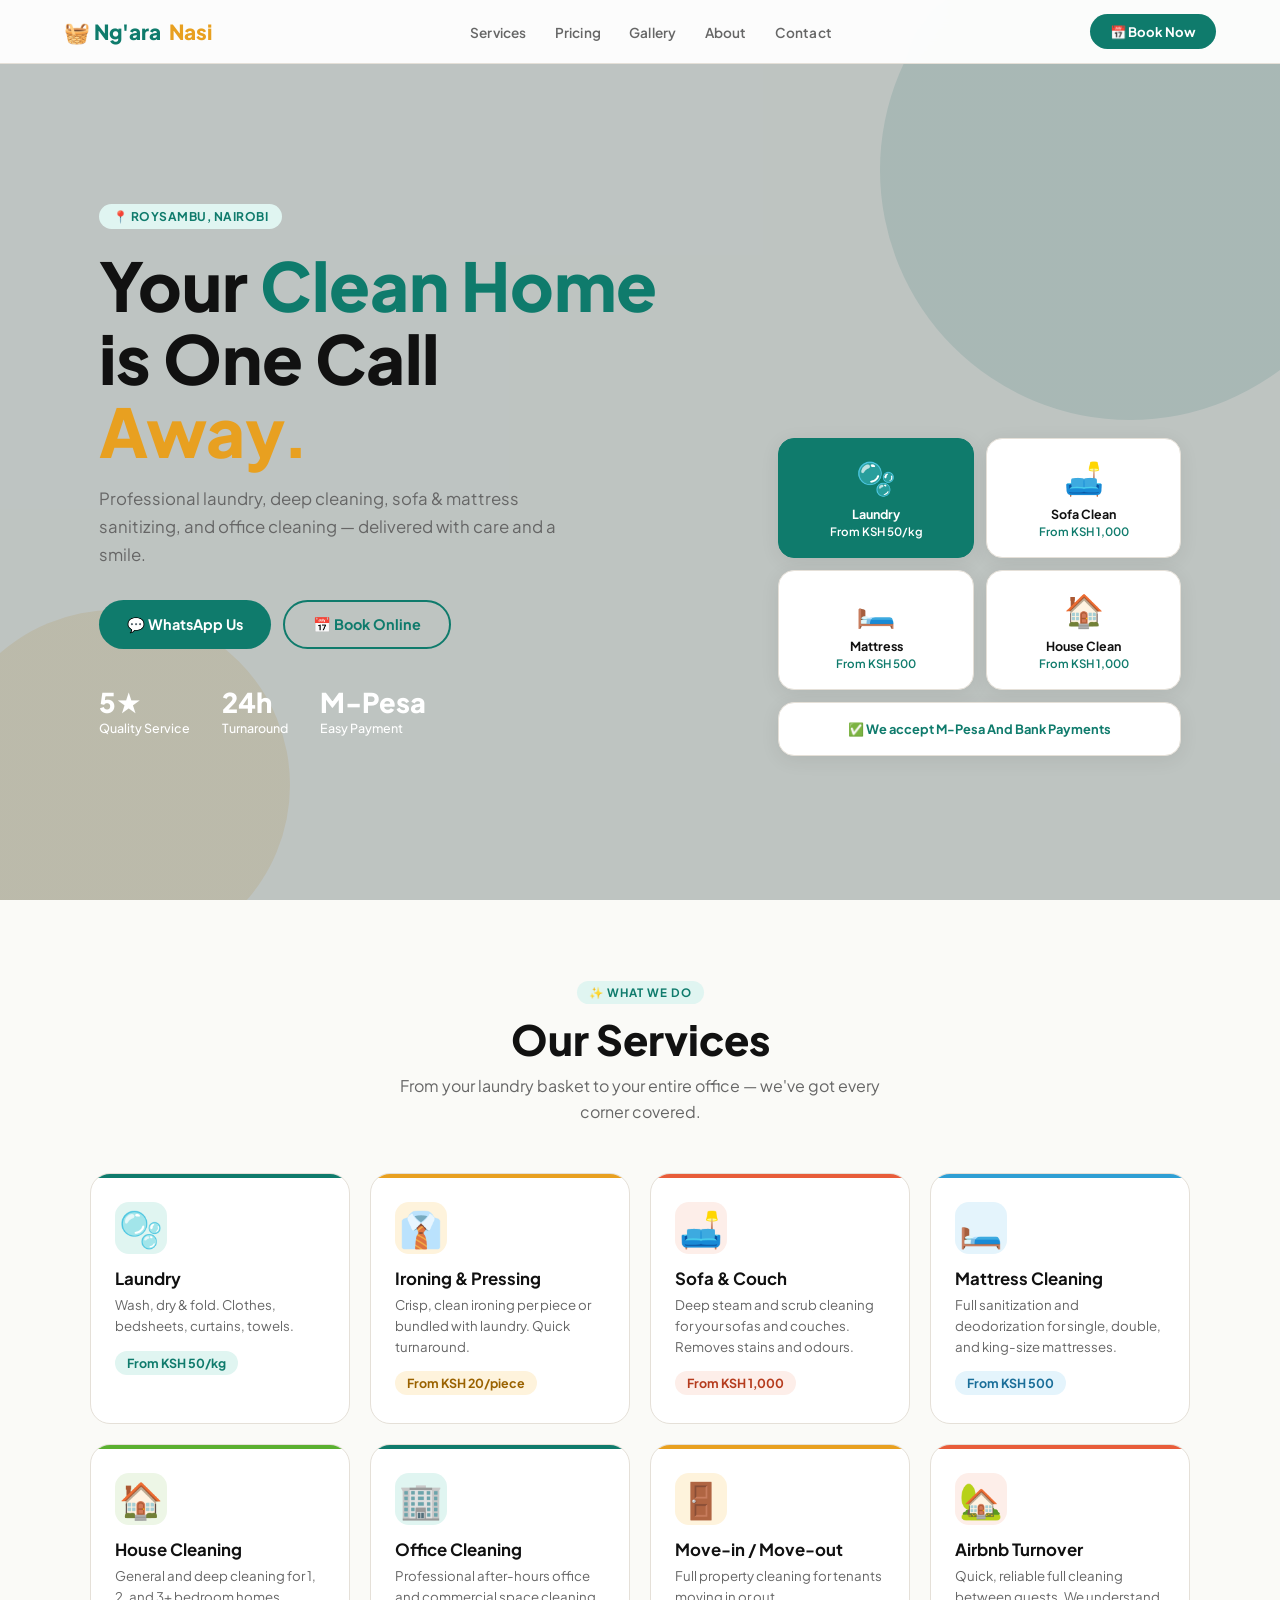
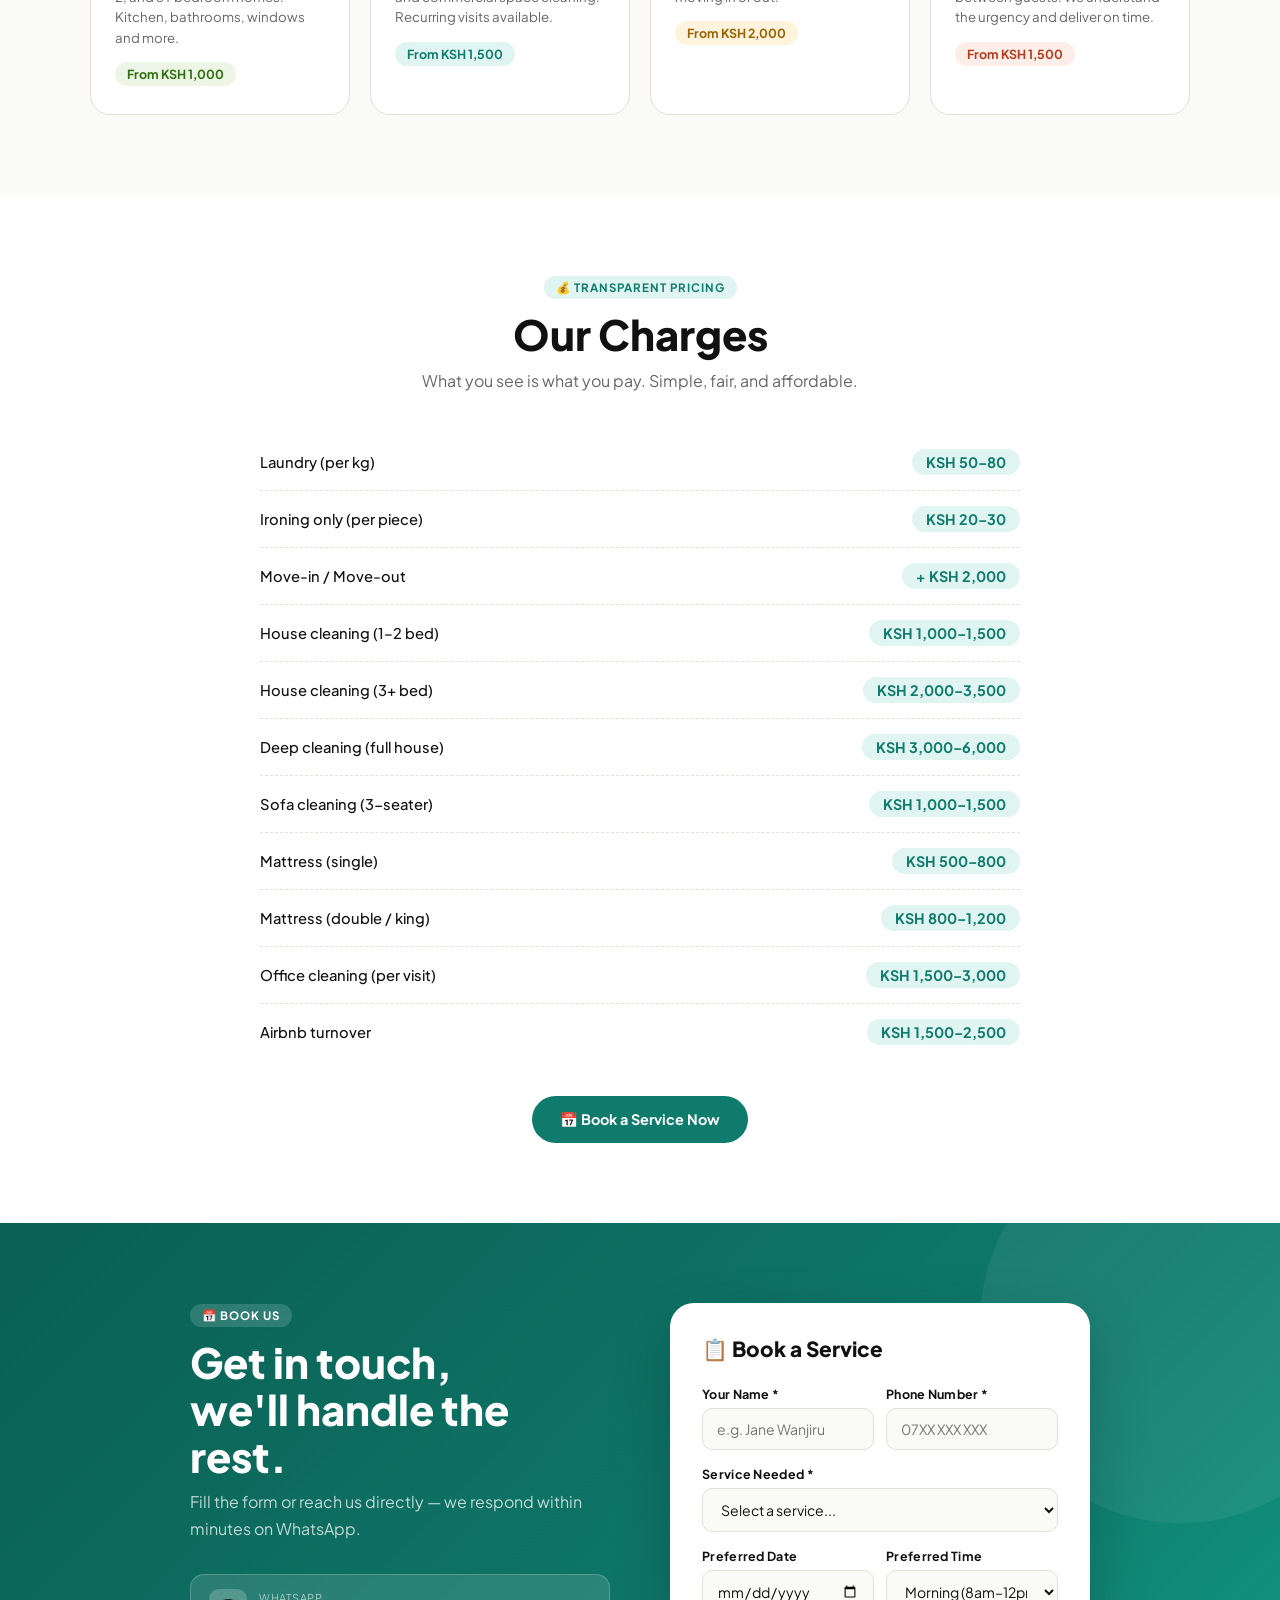
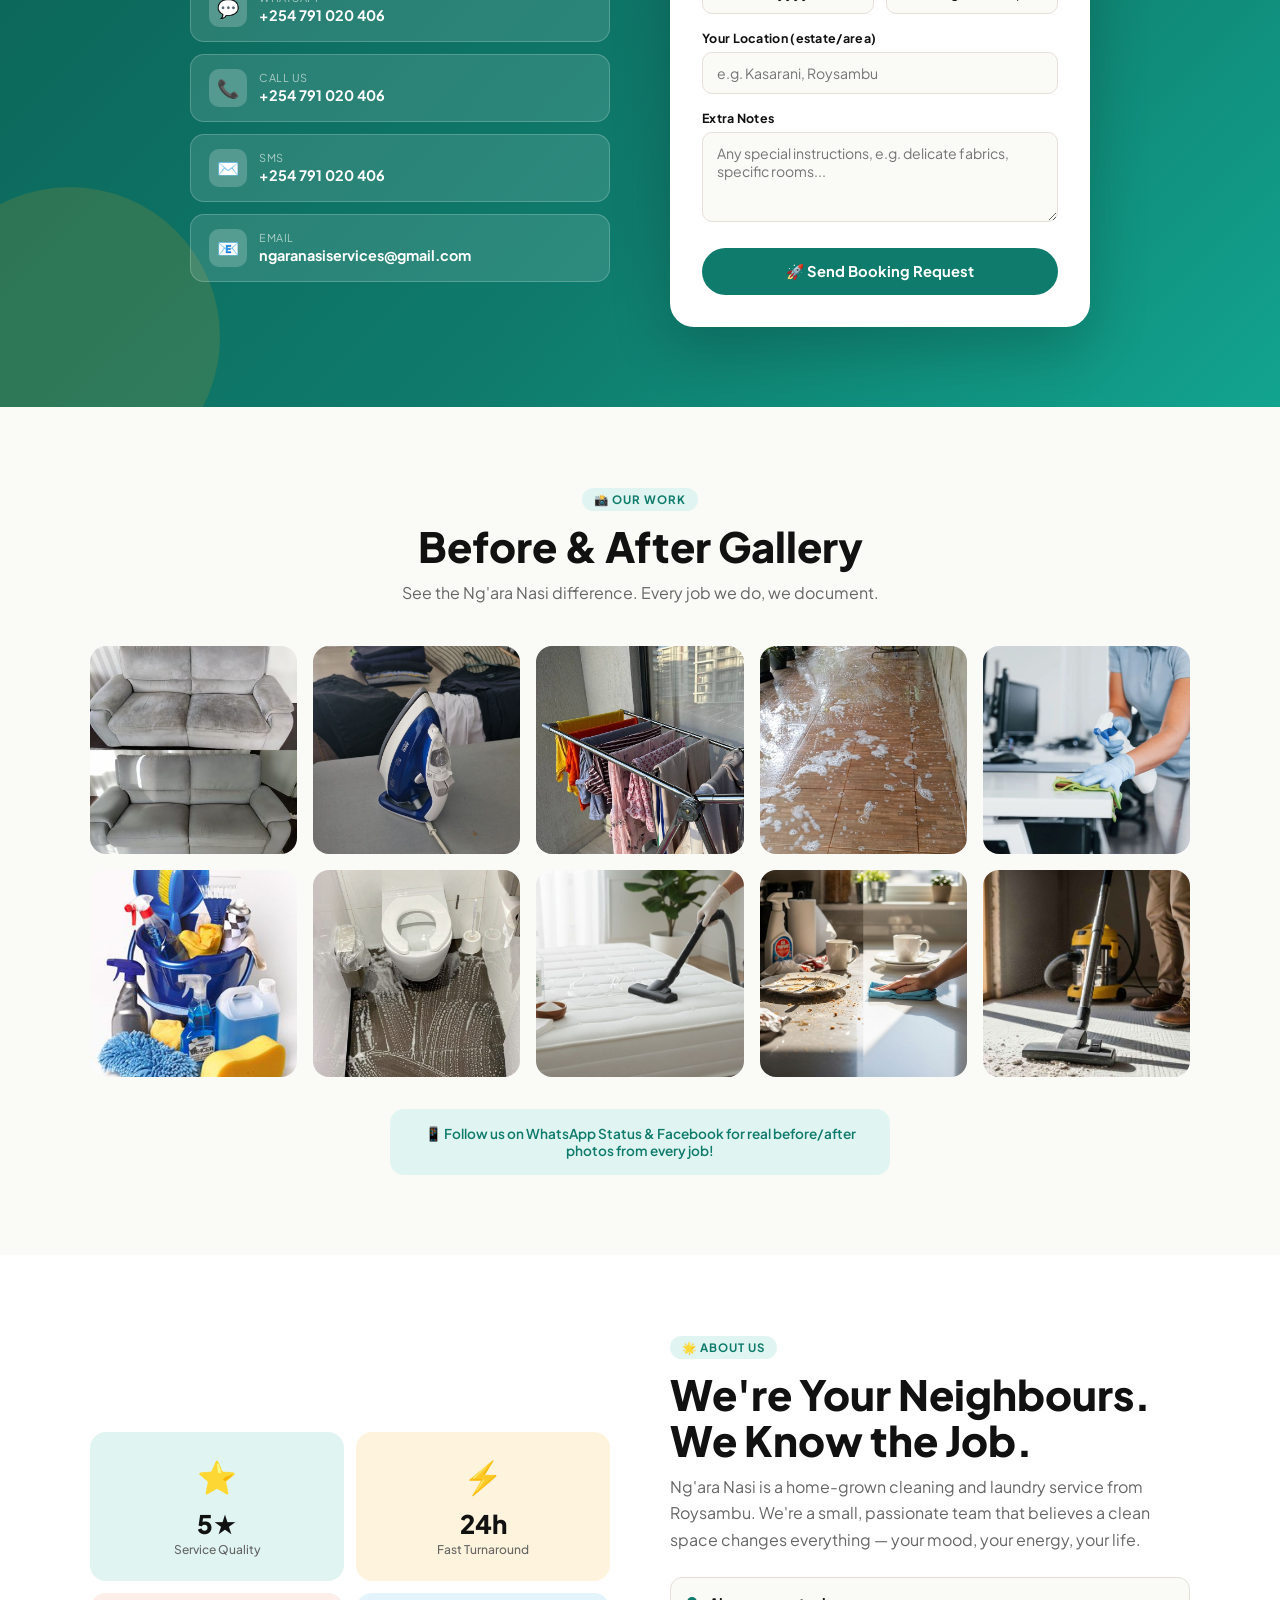
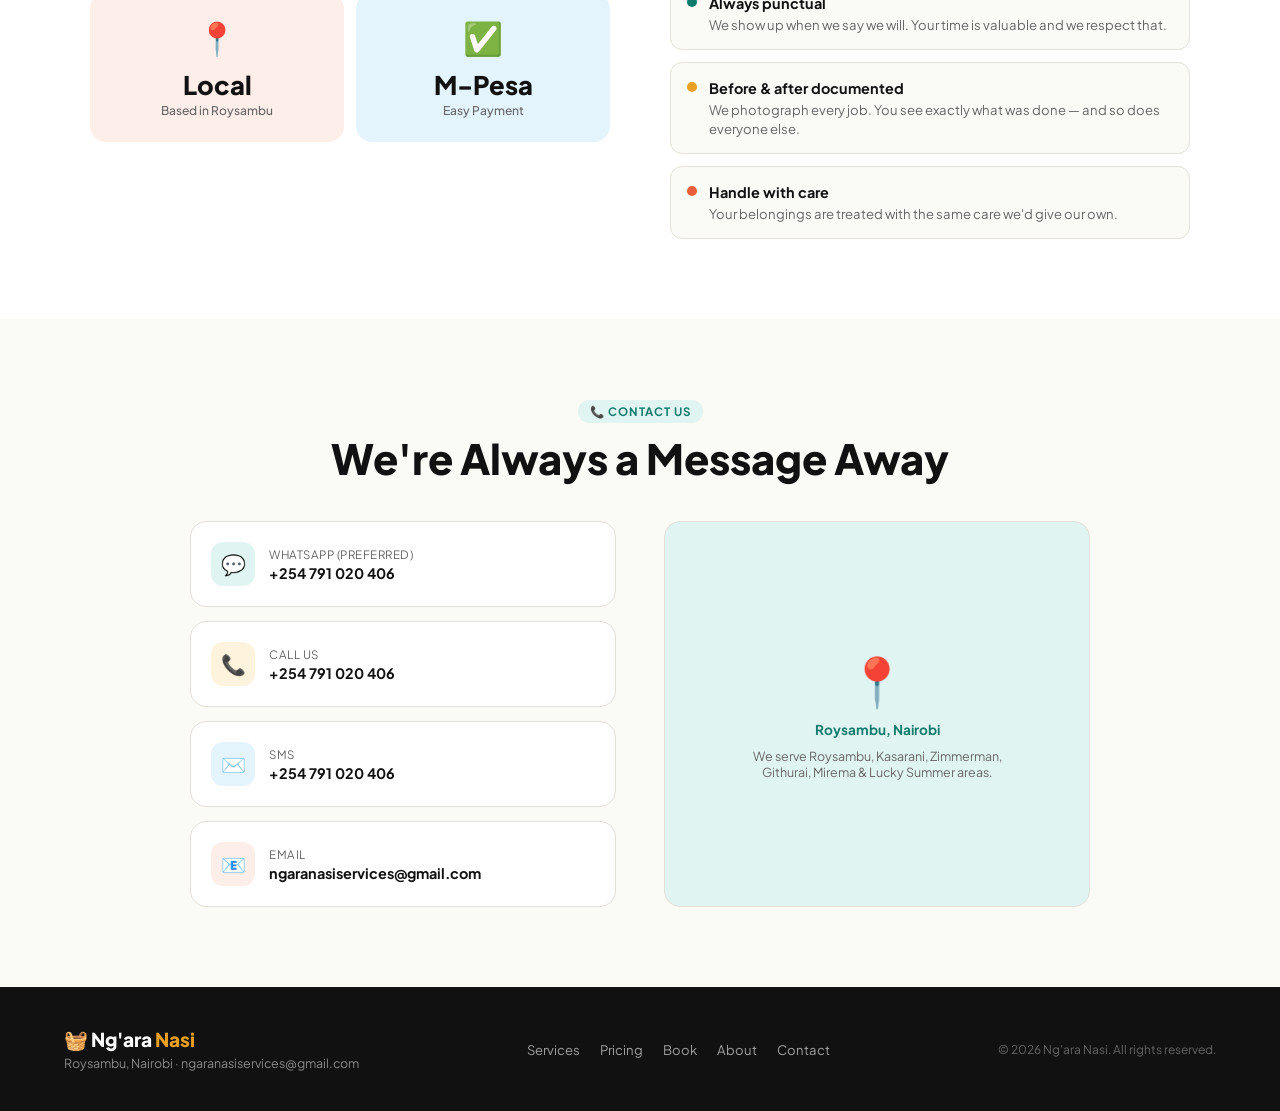
==== commit d3534da2: "Corrected Email" ====
--- a/index.html
+++ b/index.html
@@ -109,8 +109,7 @@
       <div class="service-card c-teal">
         <div class="sc-icon c-teal">🫧</div>
         <div class="sc-name">Laundry</div>
-        <div class="sc-desc">Machine wash, dry & fold. Clothes, bedsheets, curtains, towels. Pick-up and drop-off
-          available.</div>
+        <div class="sc-desc">Wash, dry & fold. Clothes, bedsheets, curtains, towels.</div>
         <span class="sc-price c-teal">From KSH 50/kg</span>
       </div>
       <div class="service-card c-gold">
@@ -474,7 +473,6 @@
       <a href="#book">Book</a>
       <a href="#about">About</a>
       <a href="#contact">Contact</a>
-      <a href="flyer.html">Flyer</a>>
     </div>
     <div class="footer-copy">© 2026 Ng'ara Nasi. All rights reserved.</div>
   </footer>
@@ -486,4 +484,4 @@
 
 </body>
 
-</html>
+</html>
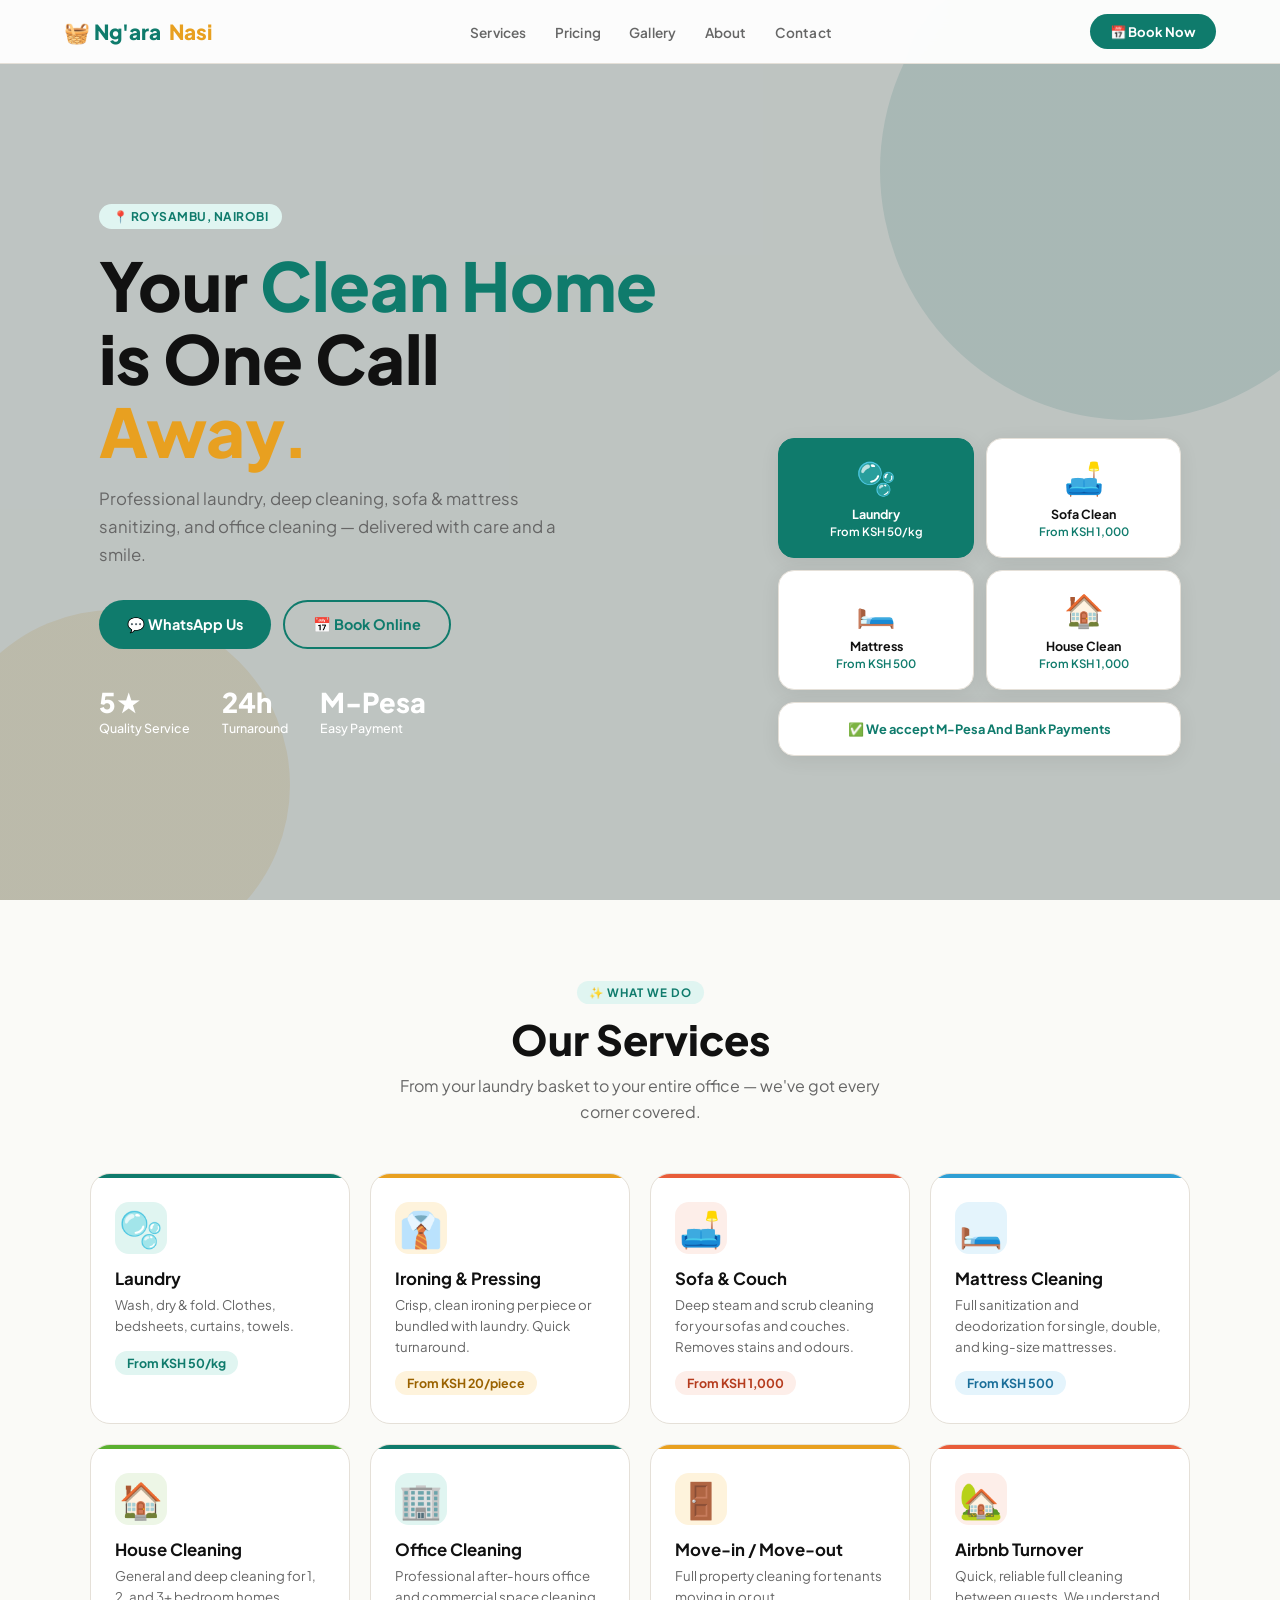
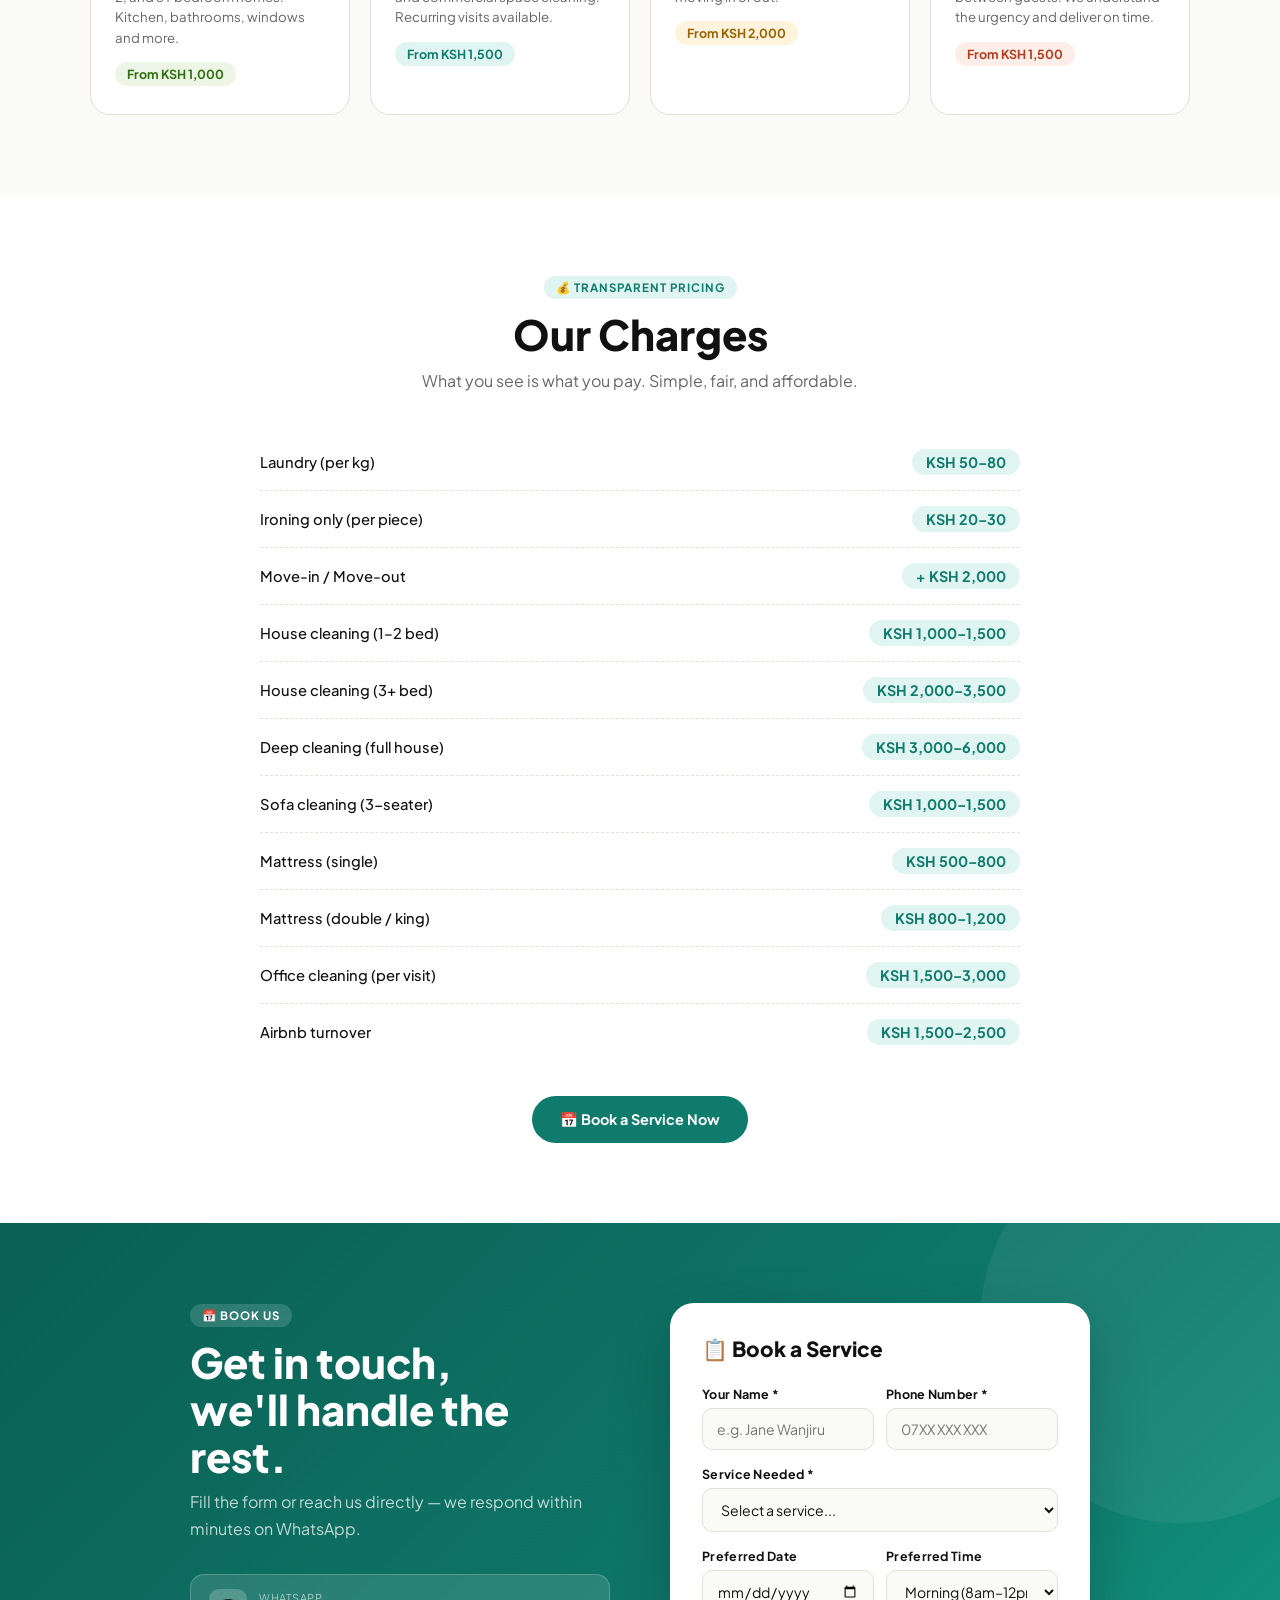
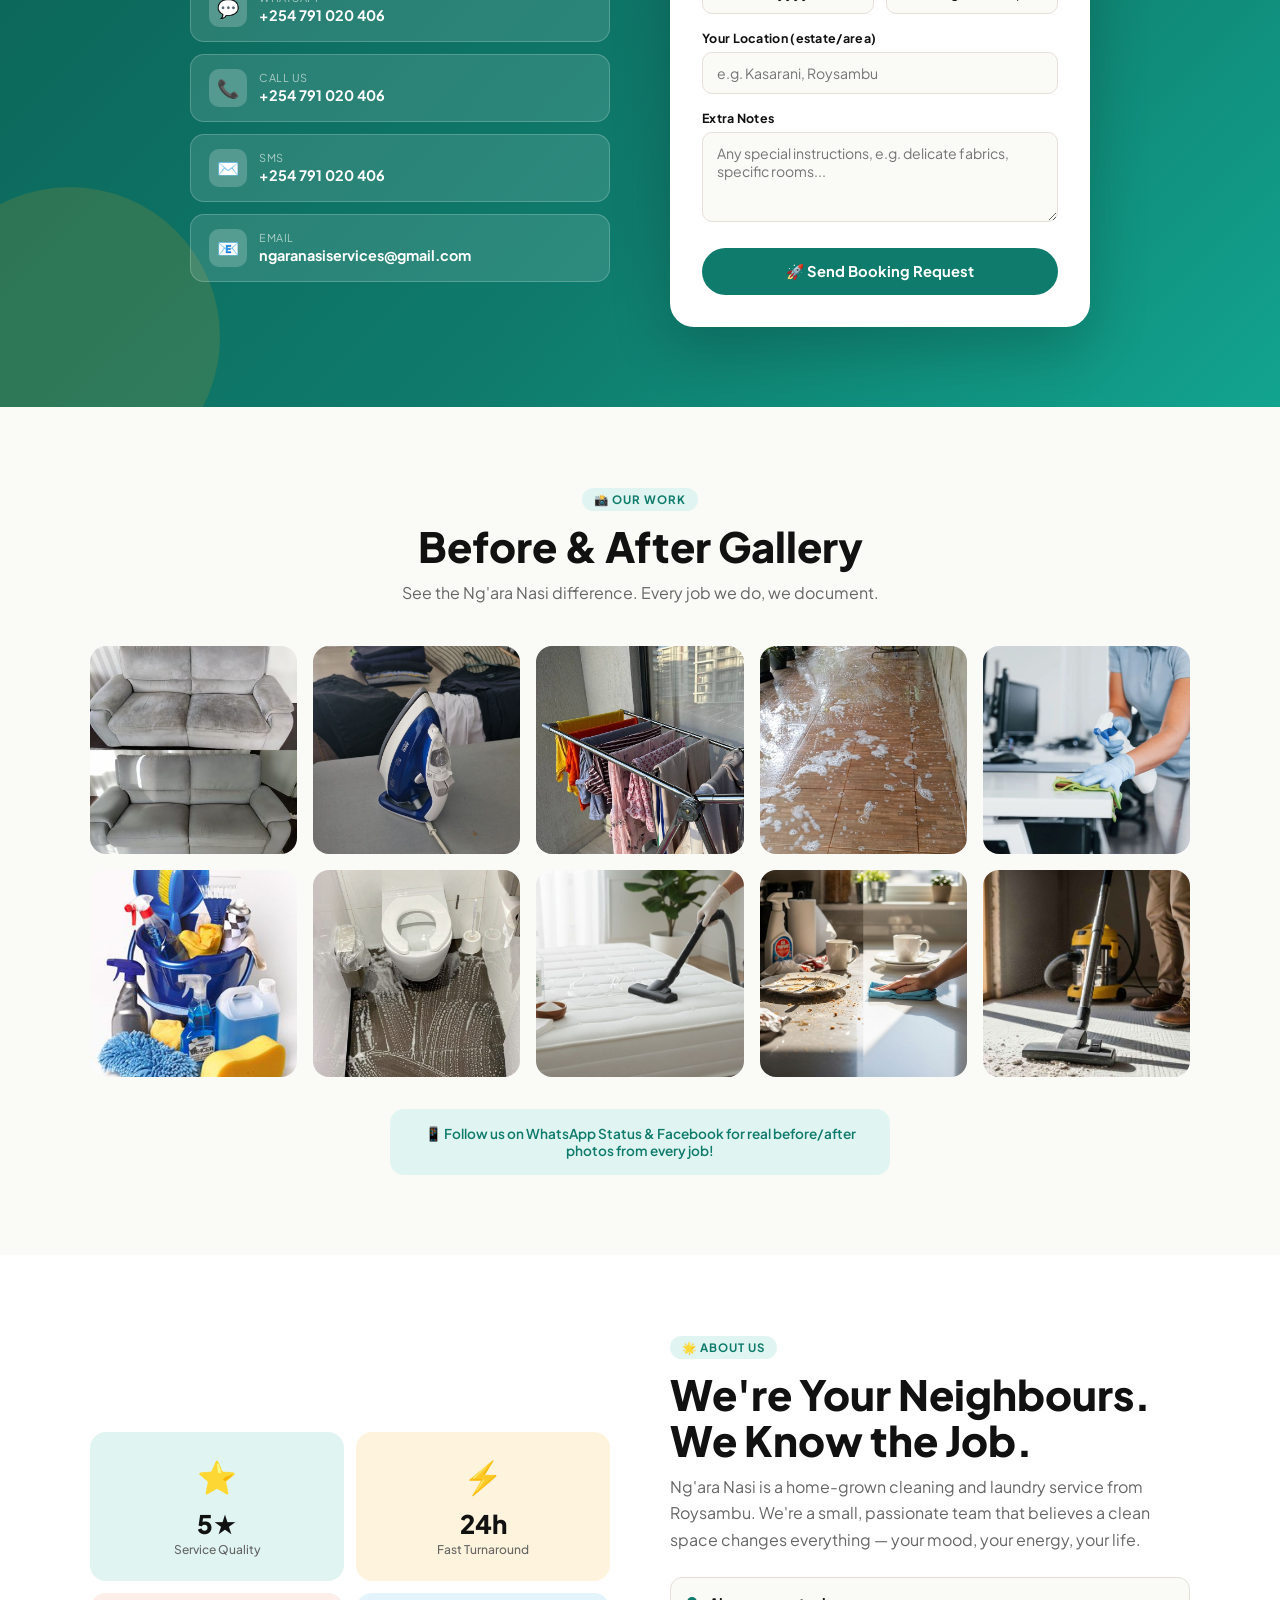
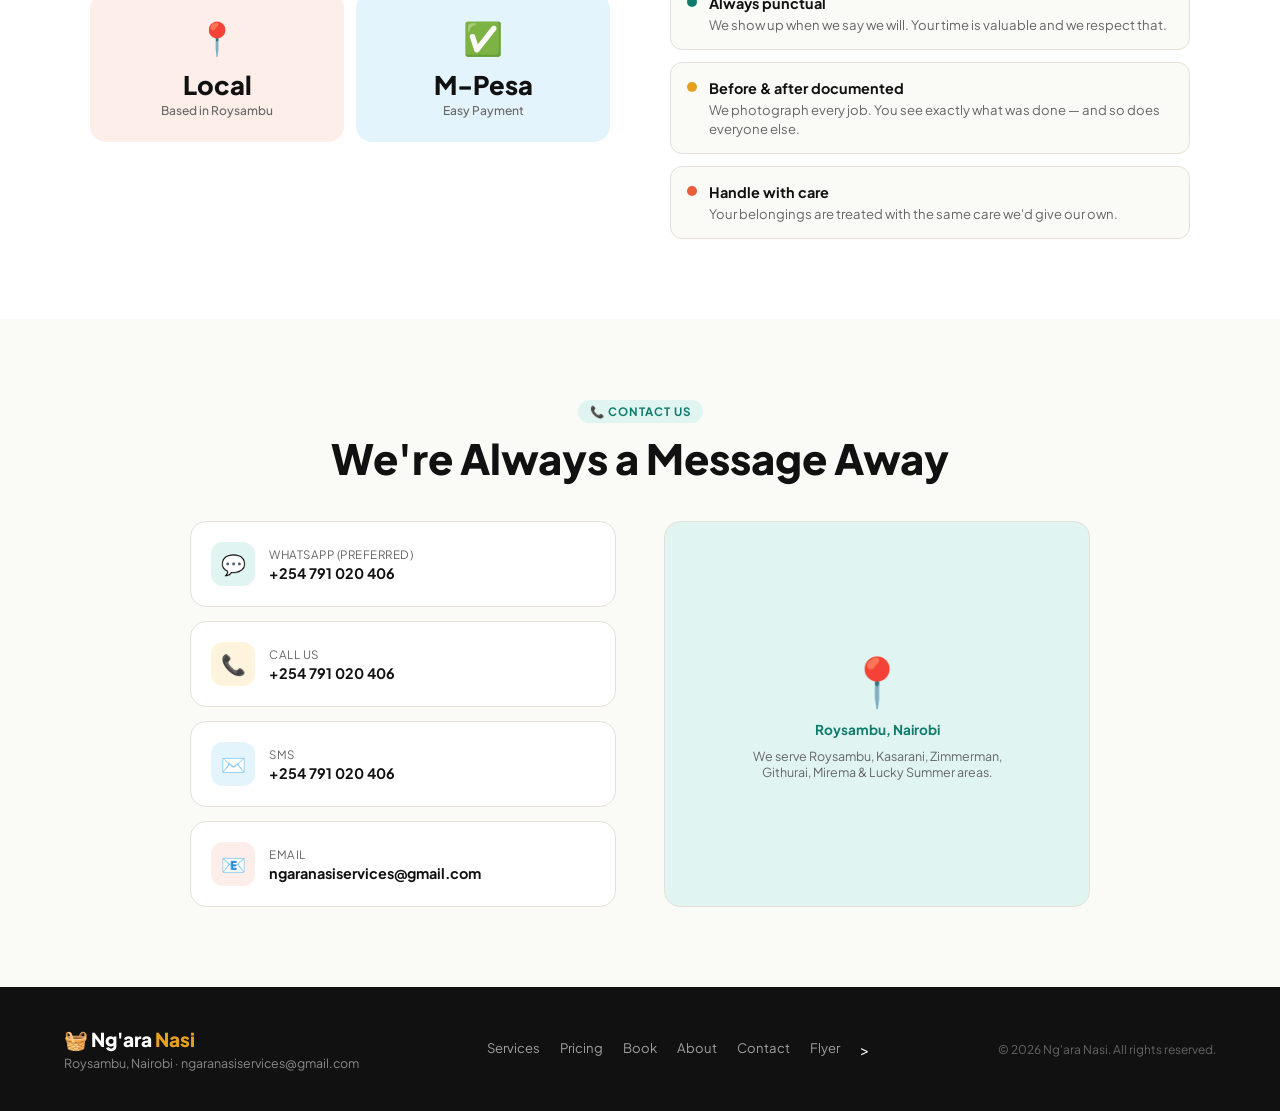
==== commit c090109d: "Corrected Email" ====
--- a/index.html
+++ b/index.html
@@ -473,6 +473,7 @@
       <a href="#book">Book</a>
       <a href="#about">About</a>
       <a href="#contact">Contact</a>
+      <a href="flyer.html">Flyer</a>>
     </div>
     <div class="footer-copy">© 2026 Ng'ara Nasi. All rights reserved.</div>
   </footer>
@@ -484,4 +485,4 @@
 
 </body>
 
-</html>+</html>
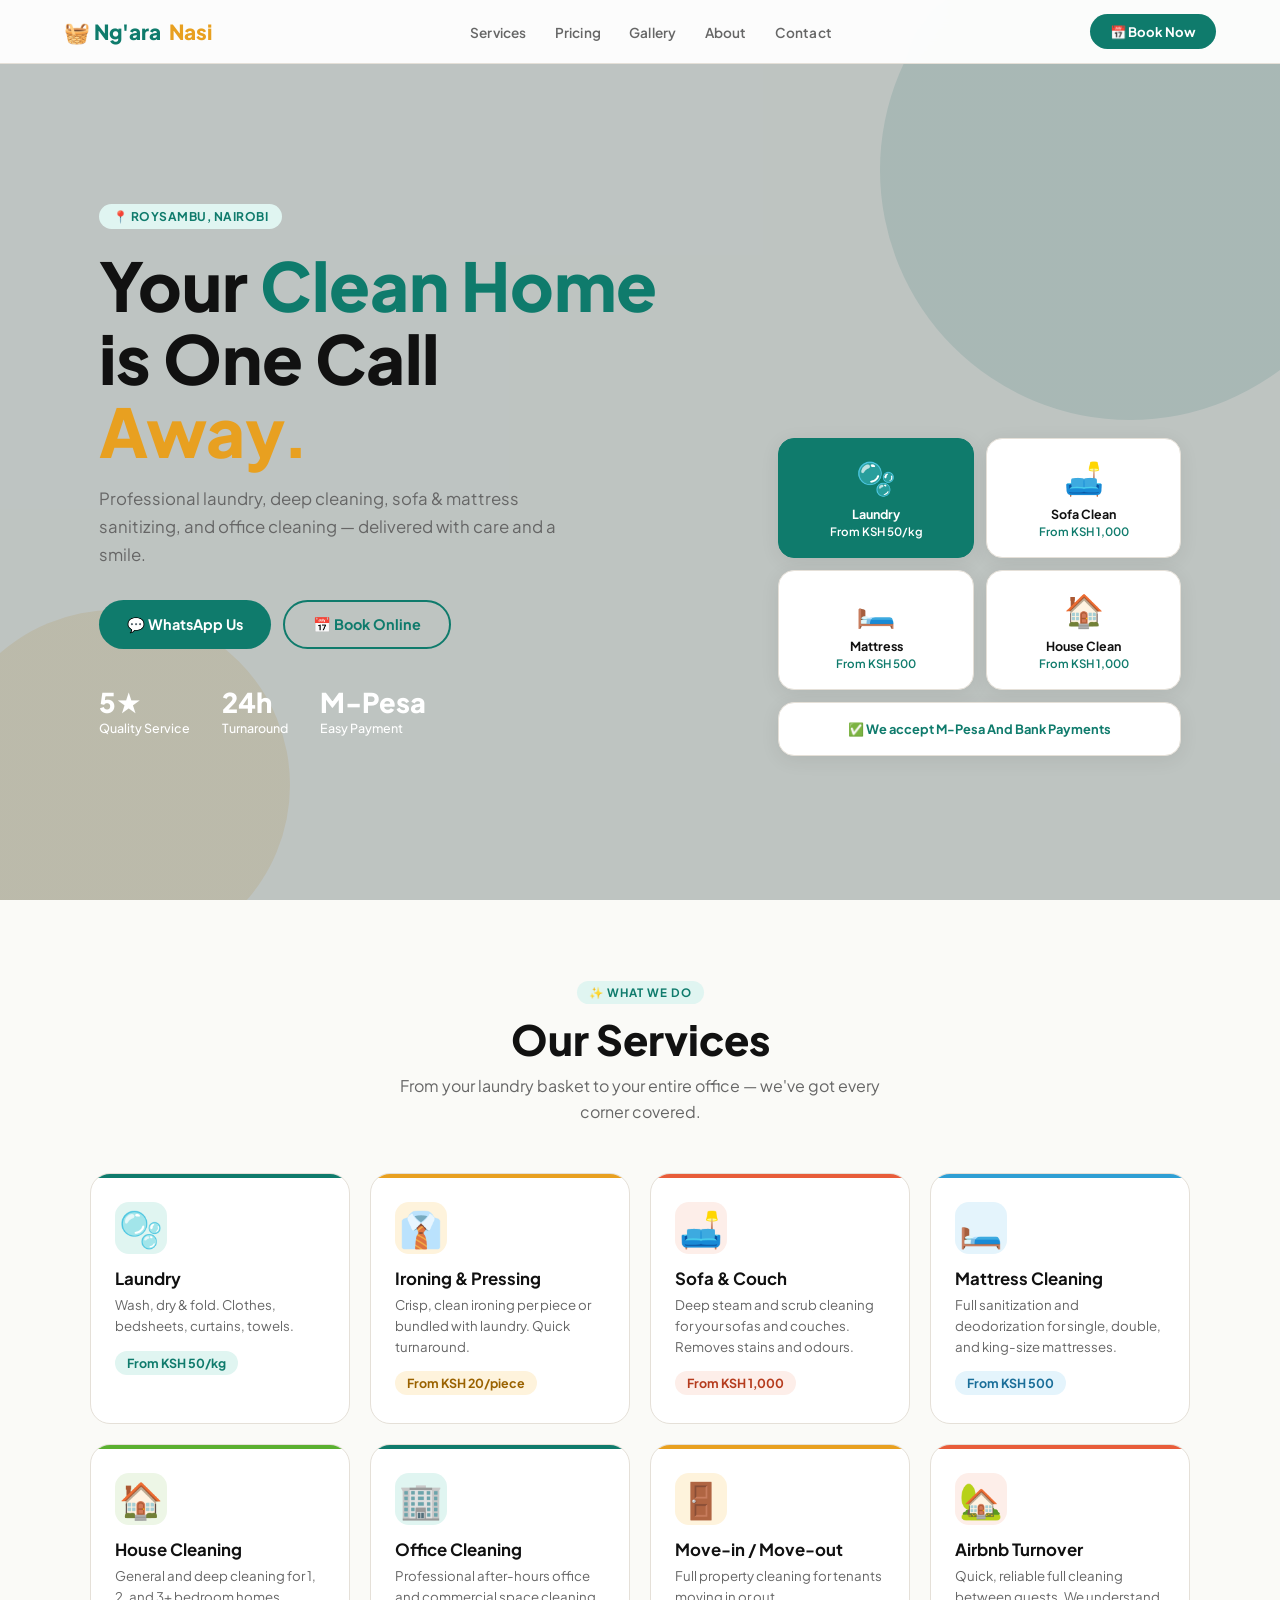
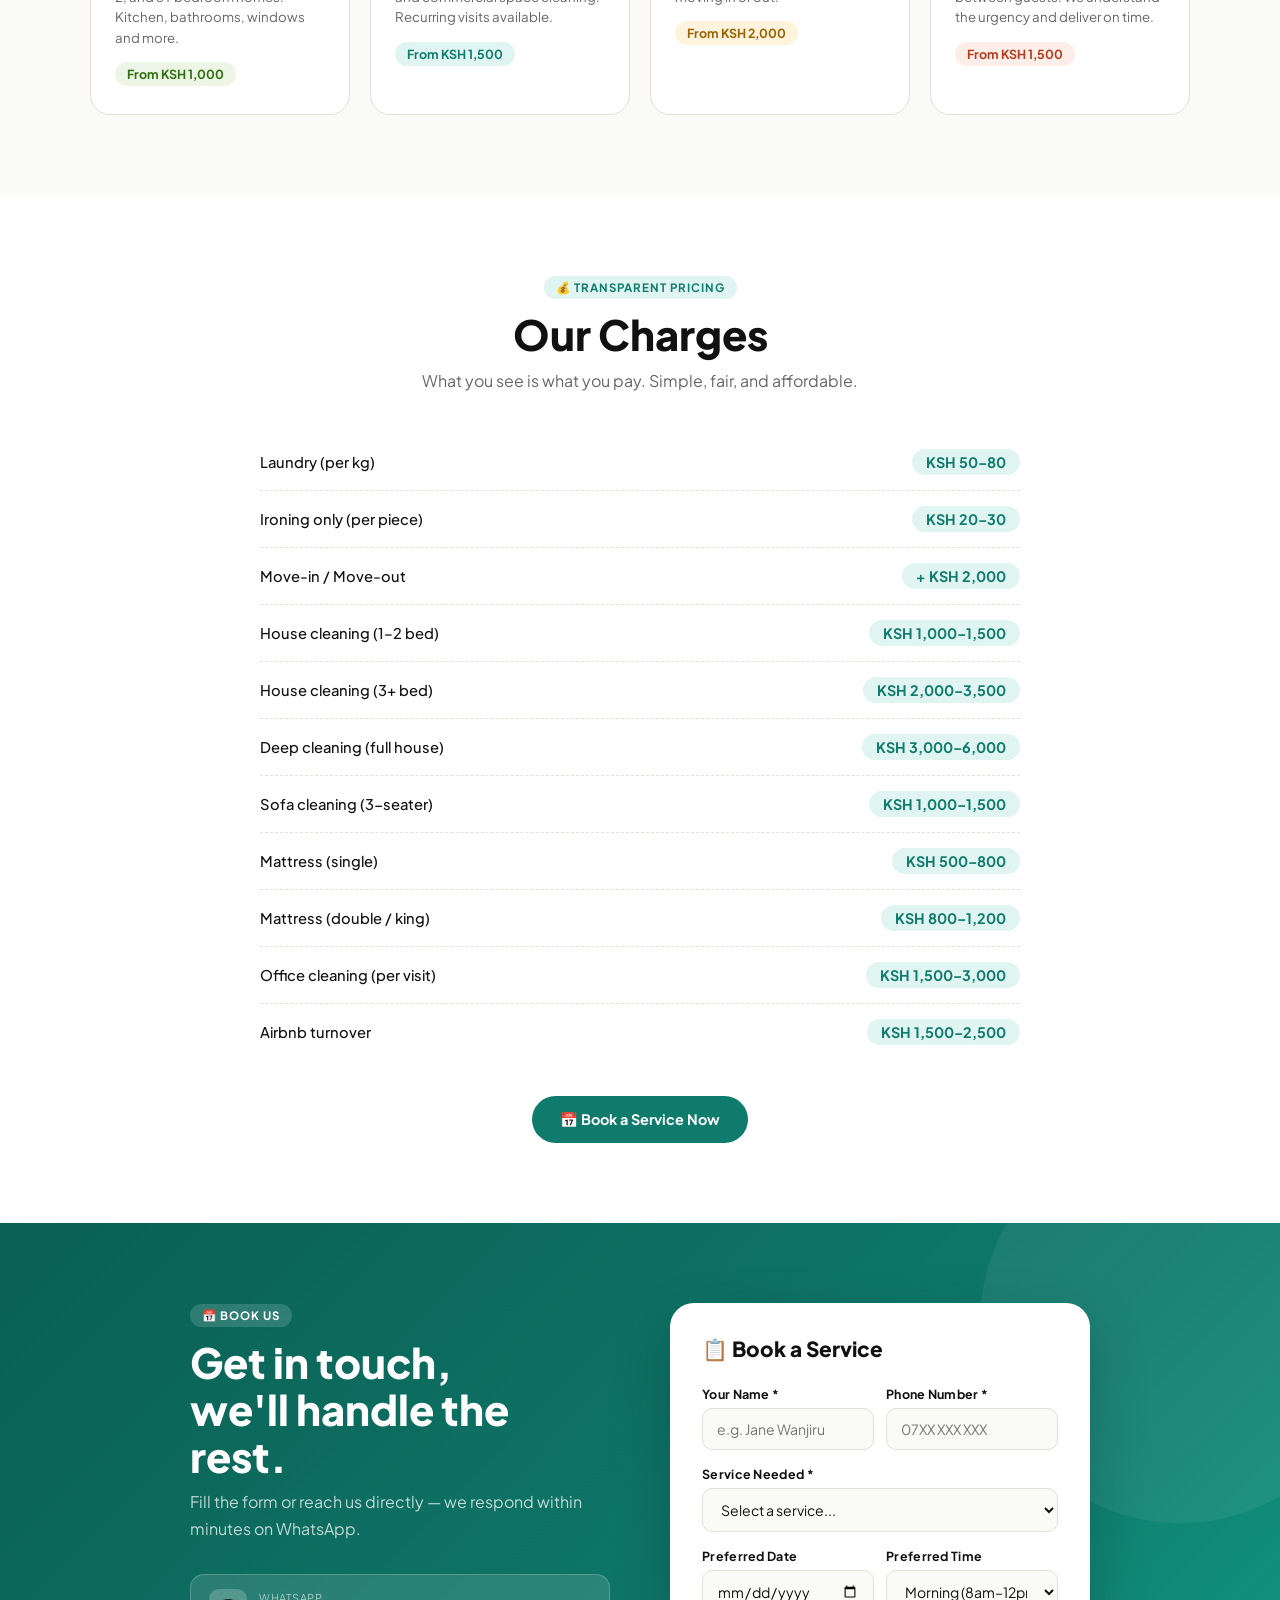
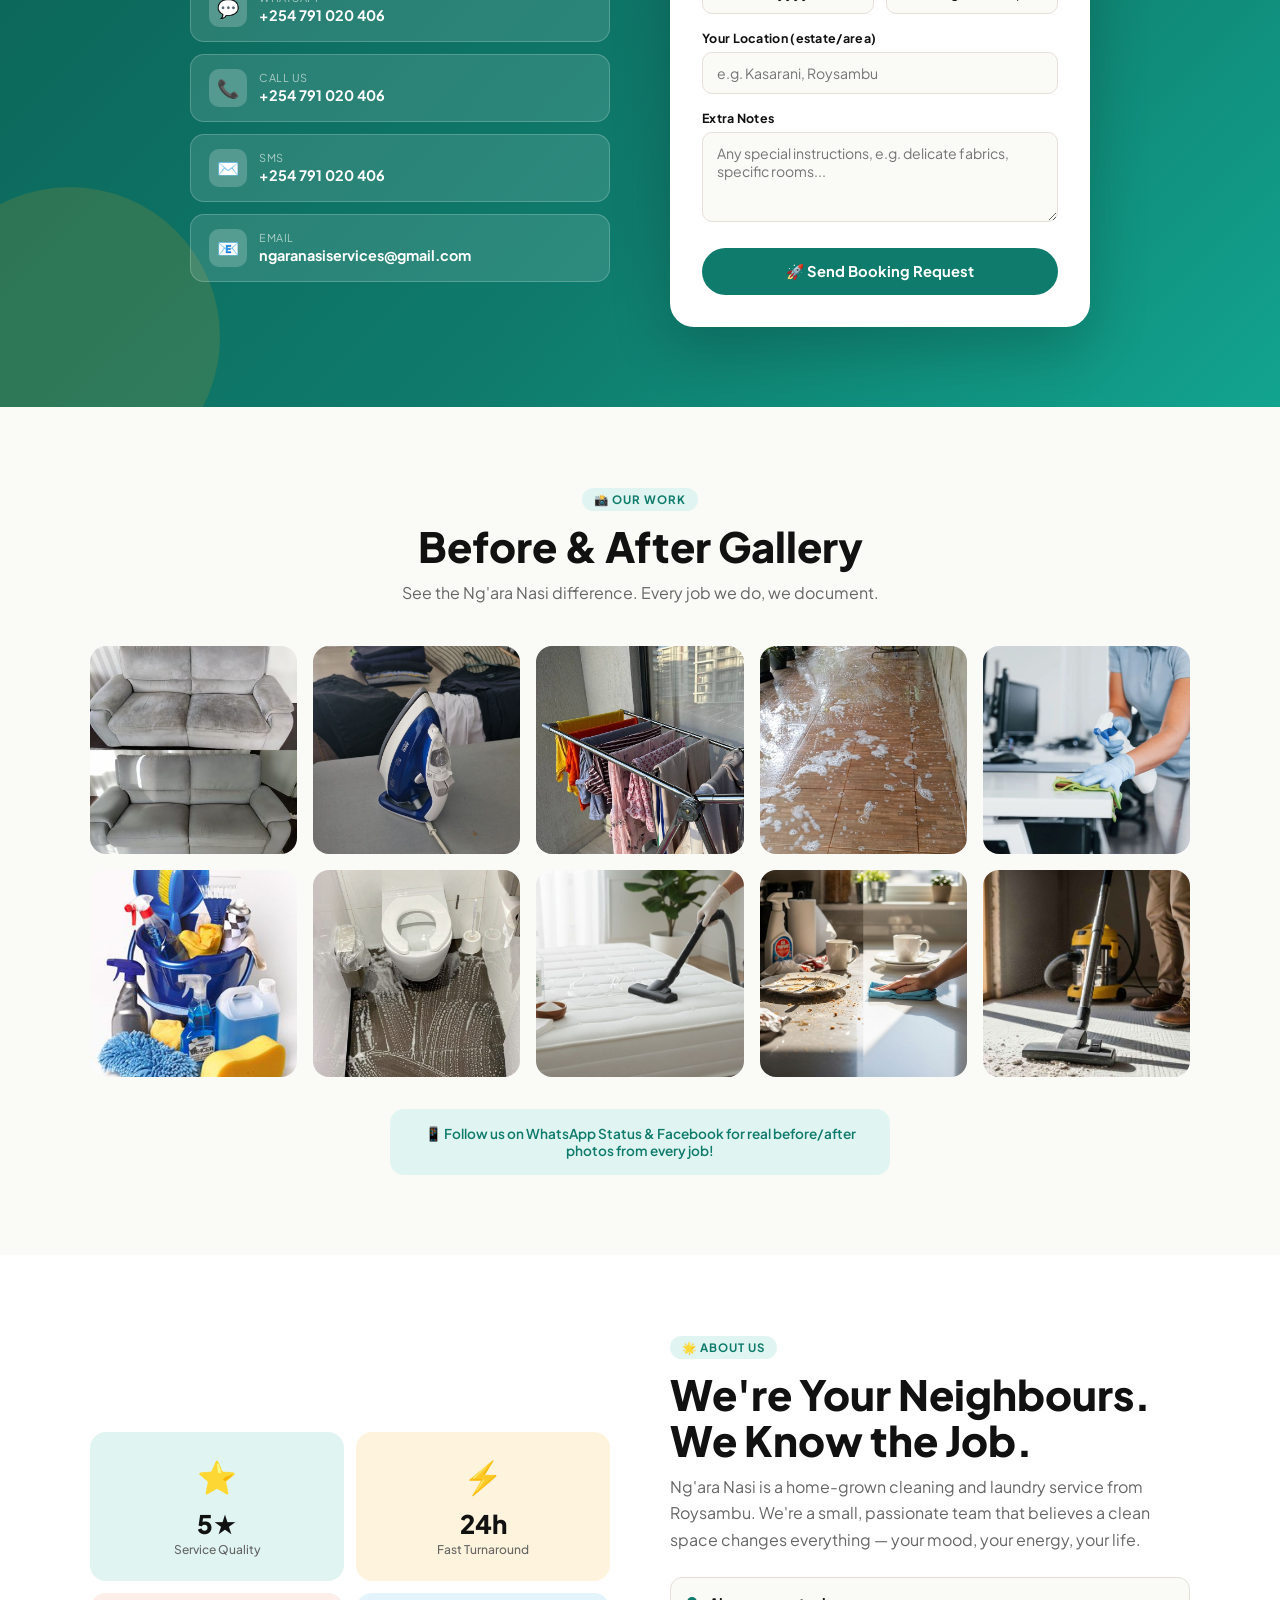
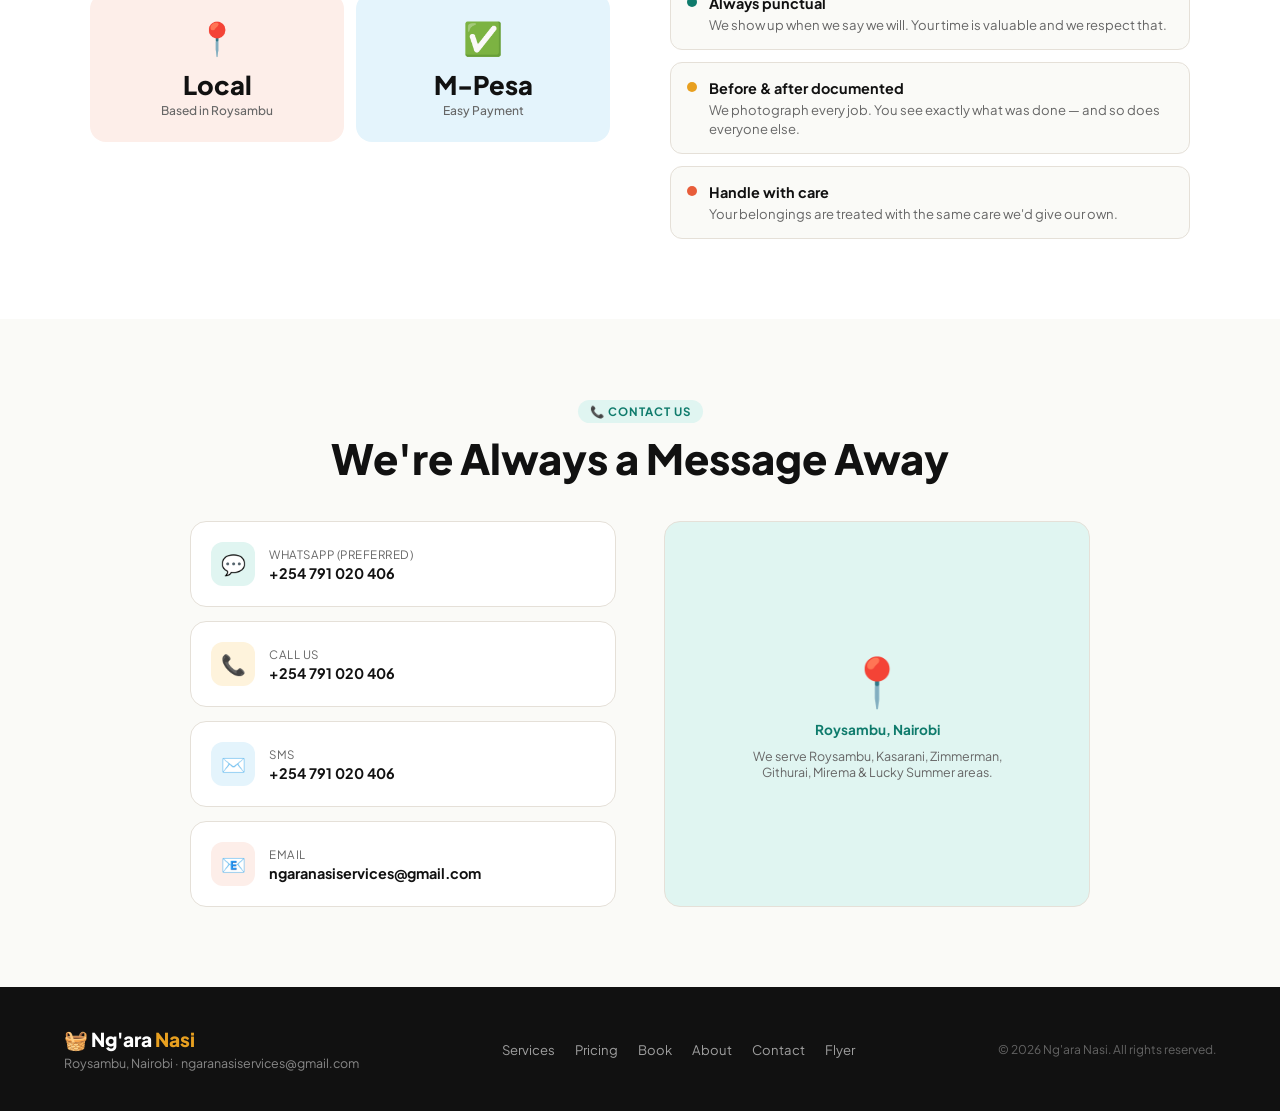
==== commit b8019806: "Update flyer link to new flyer.html" ====
--- a/index.html
+++ b/index.html
@@ -473,7 +473,7 @@
       <a href="#book">Book</a>
       <a href="#about">About</a>
       <a href="#contact">Contact</a>
-      <a href="flyer.html">Flyer</a>>
+      <a href="new flyer.html">Flyer</a>
     </div>
     <div class="footer-copy">© 2026 Ng'ara Nasi. All rights reserved.</div>
   </footer>
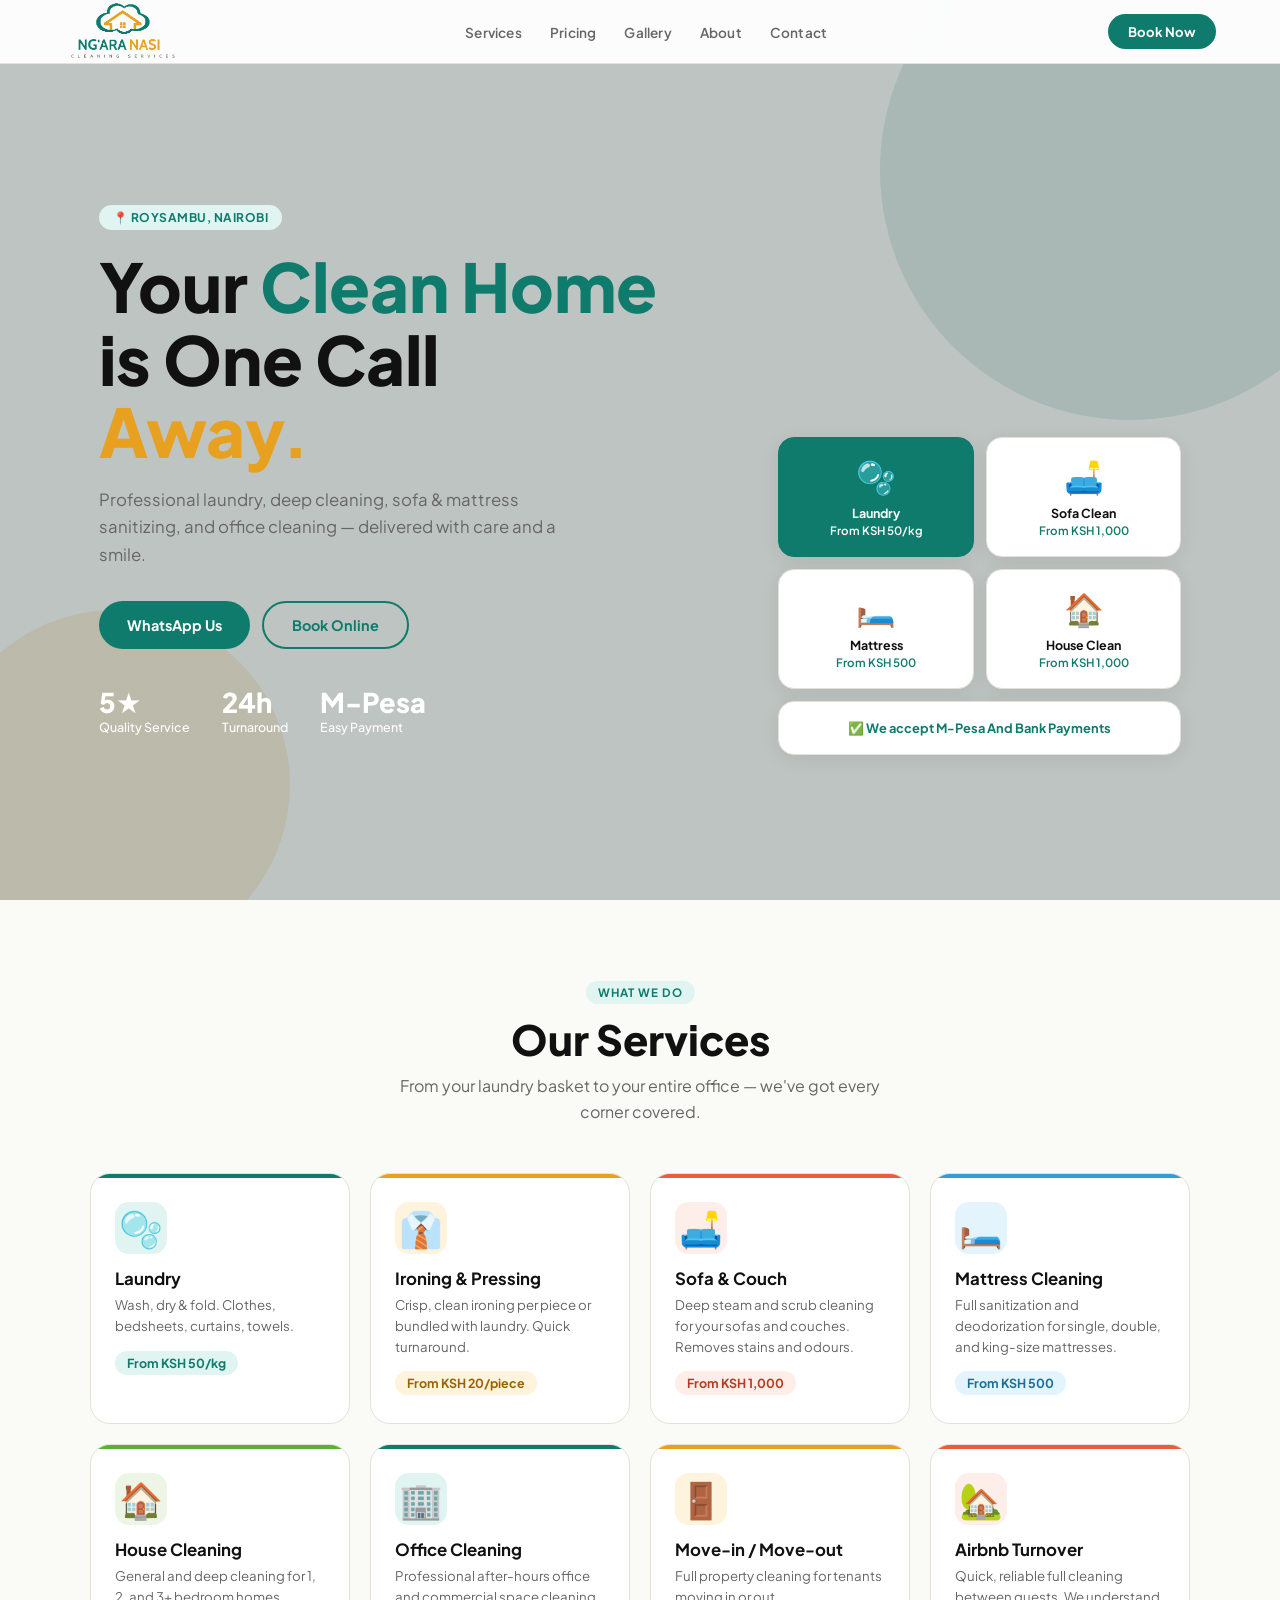
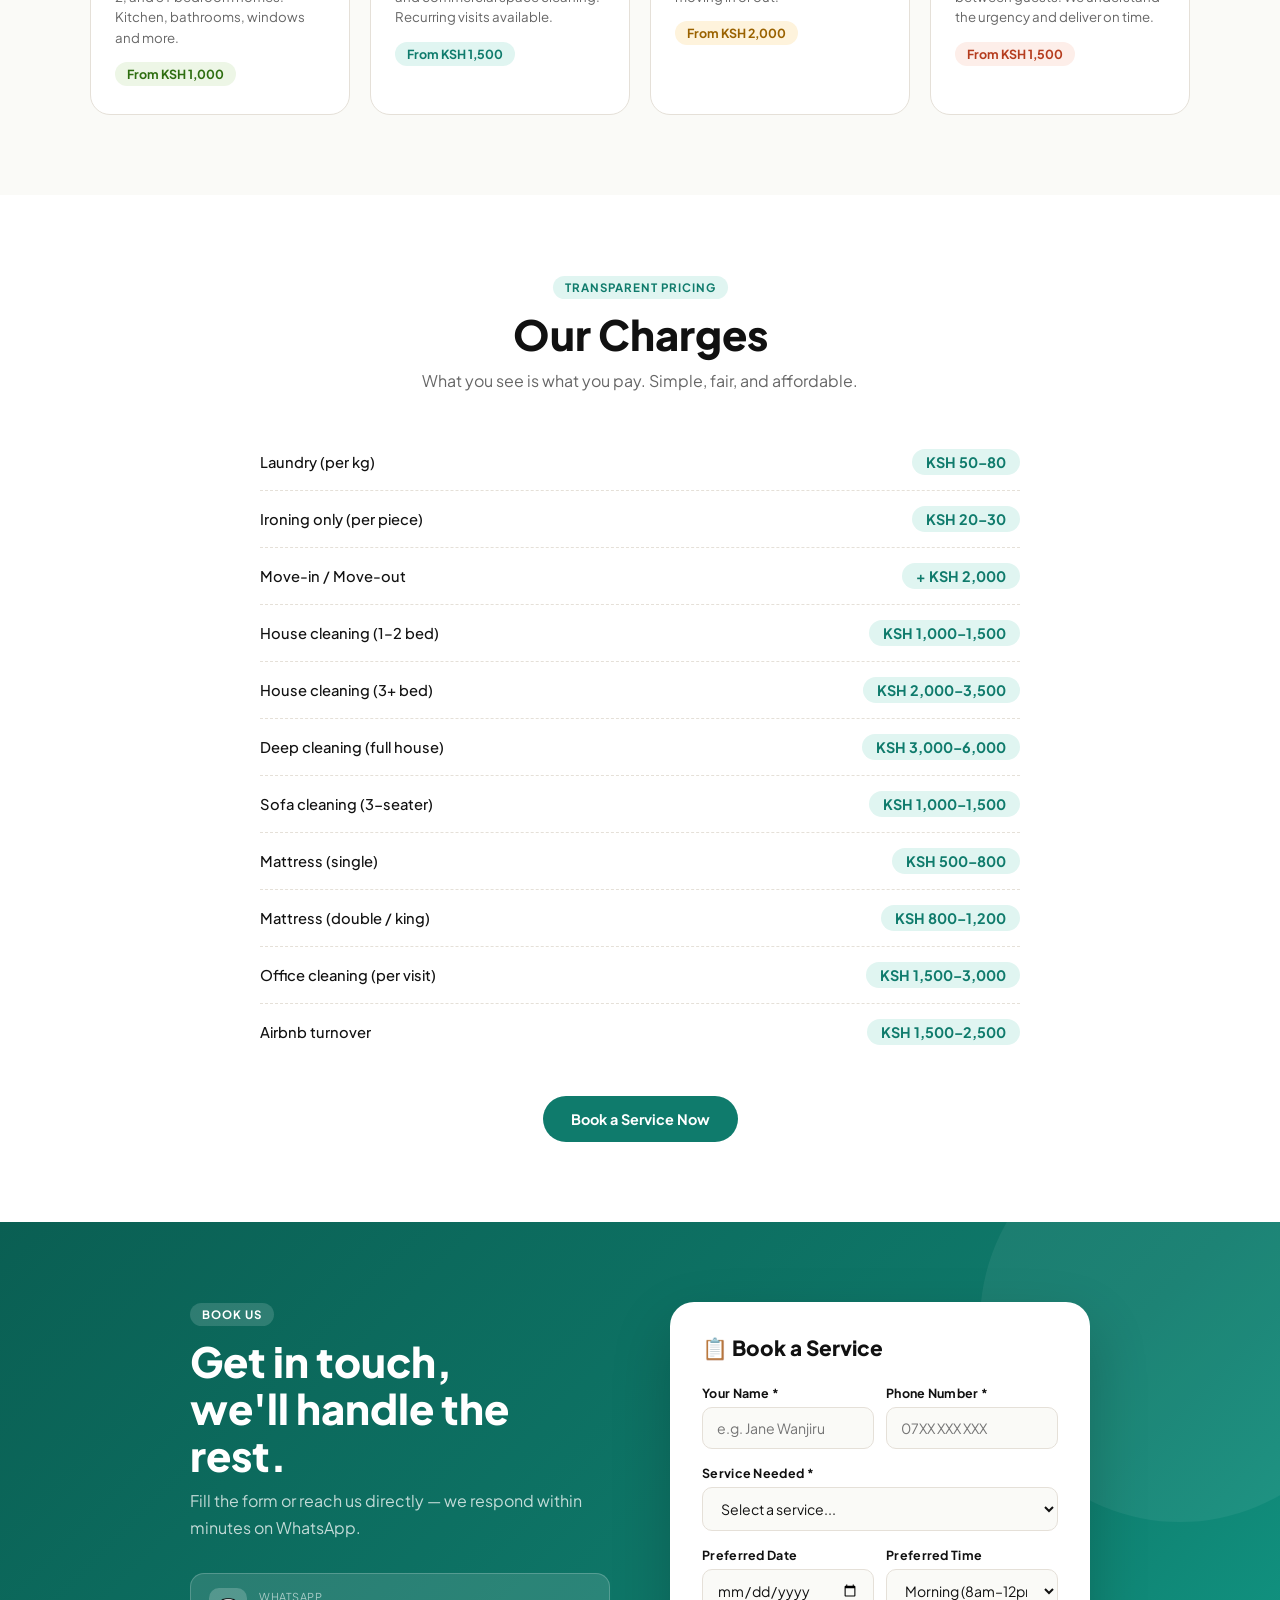
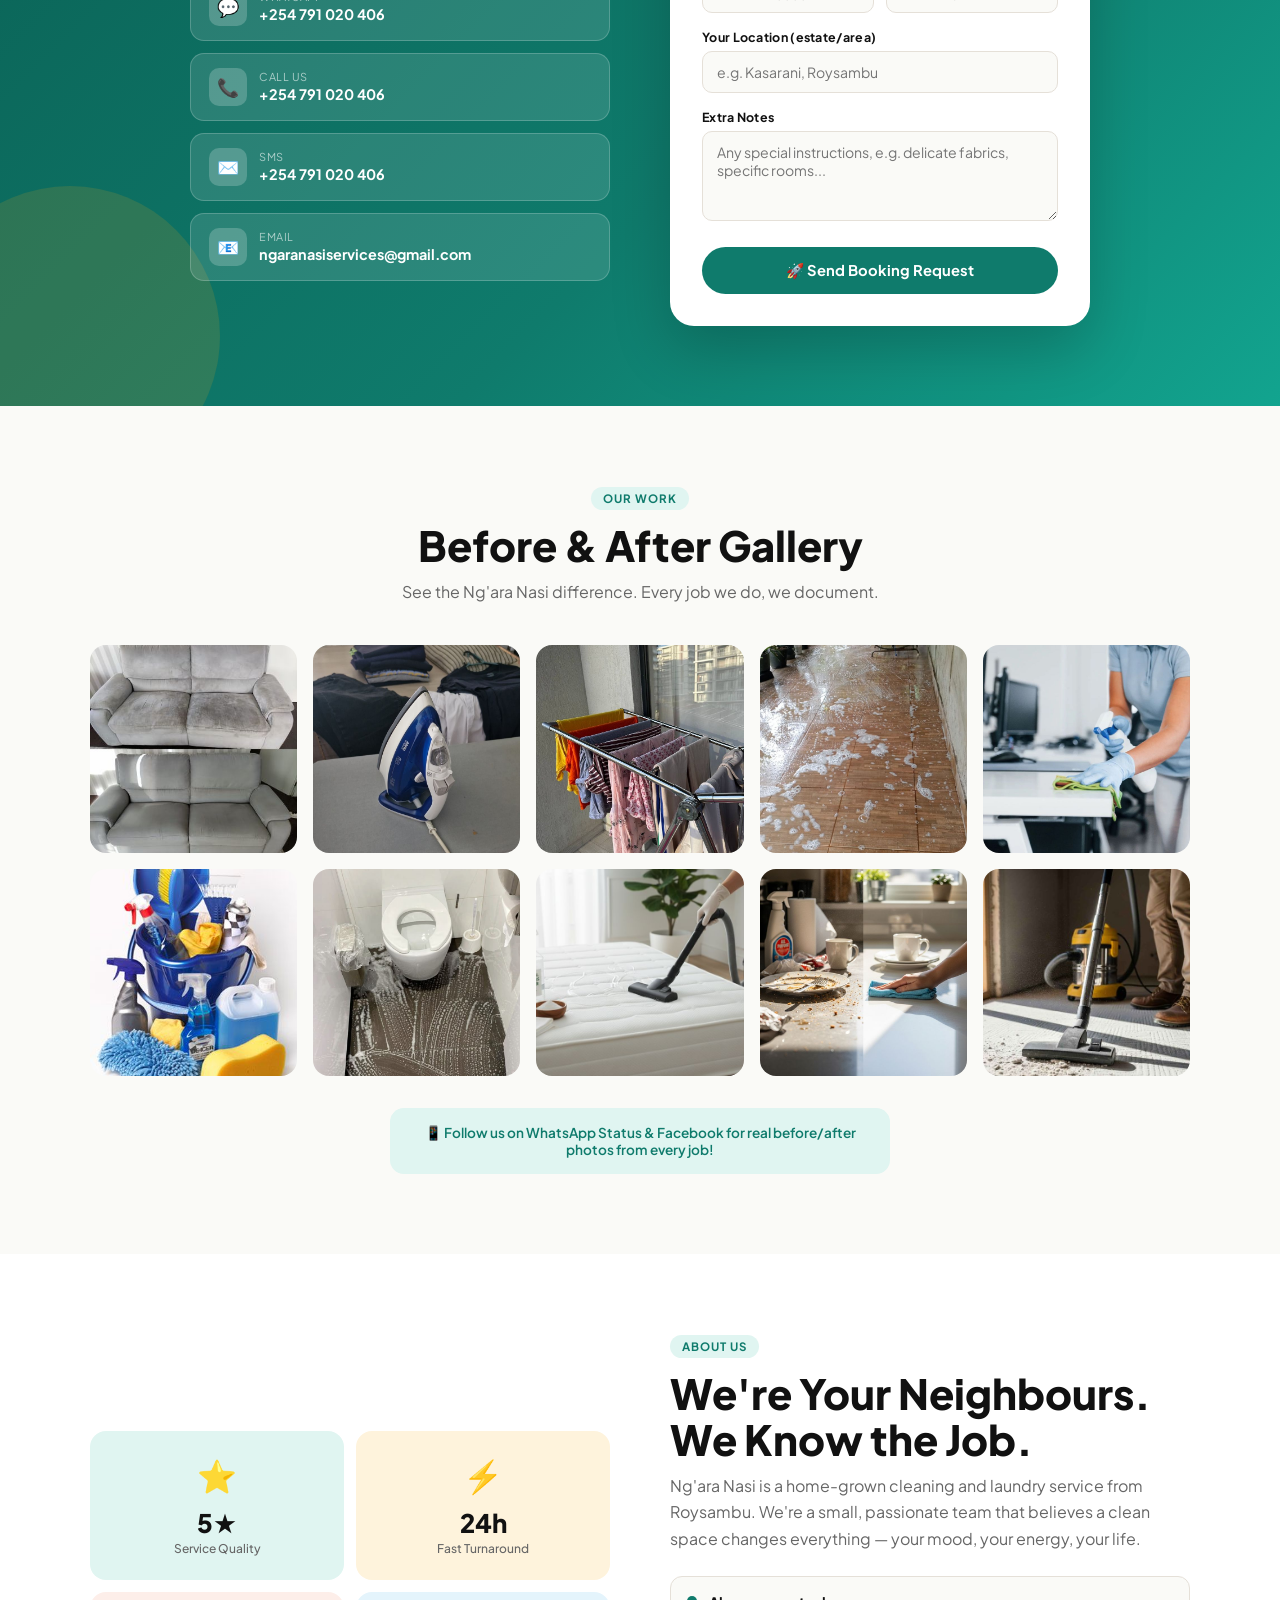
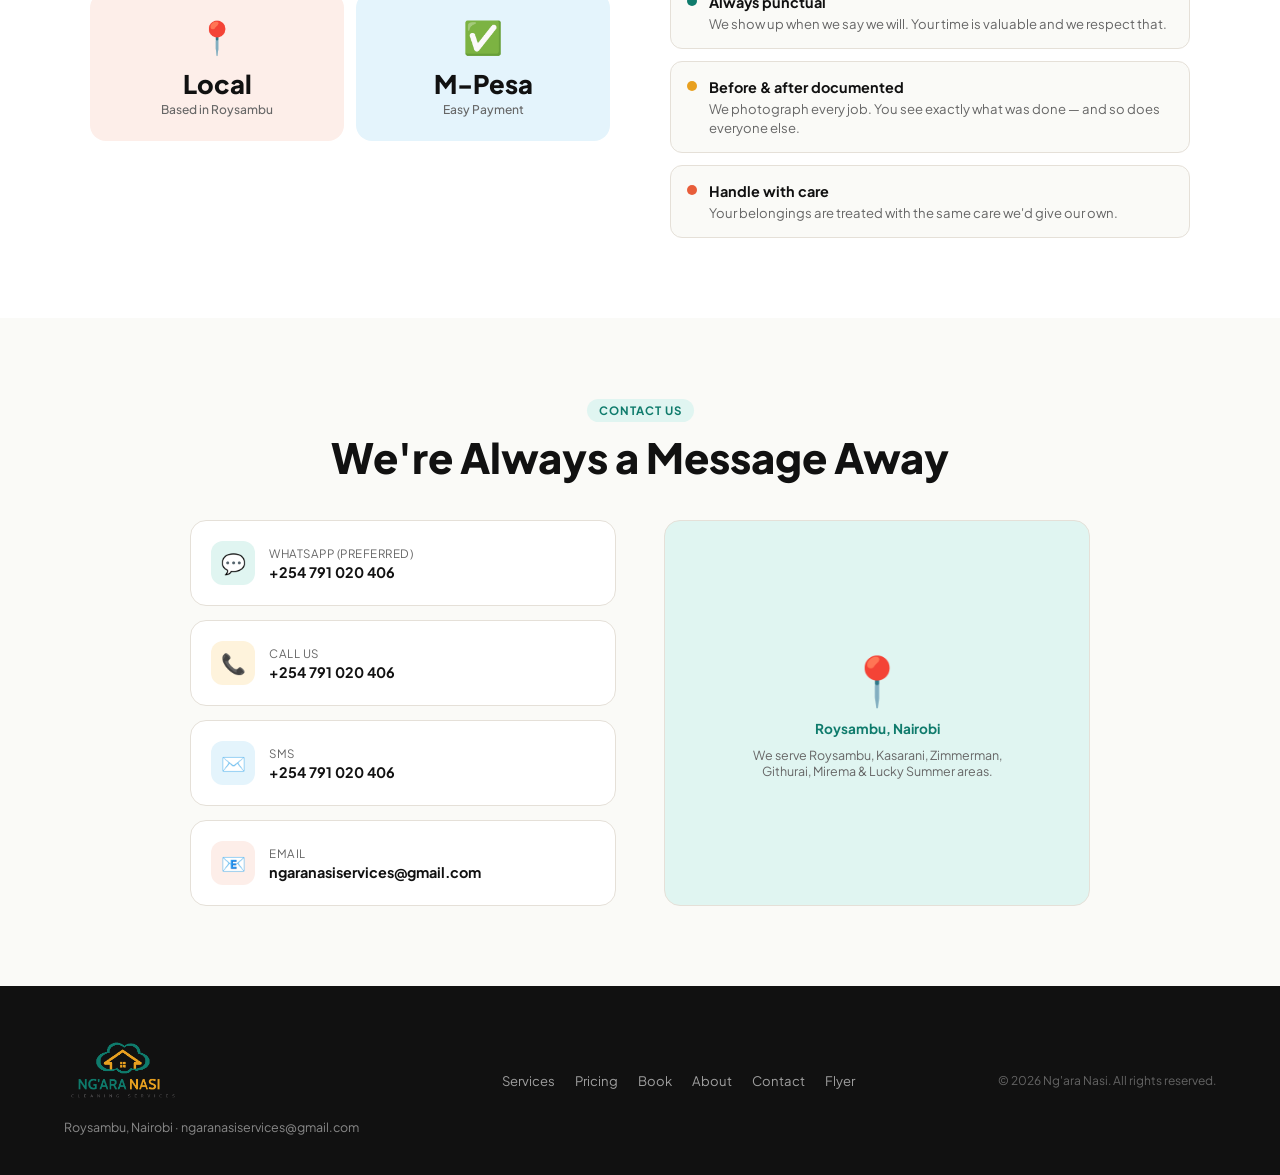
==== commit 44dd2d94: "Logo" ====
--- a/index.html
+++ b/index.html
@@ -17,7 +17,9 @@
 
   <!-- NAV -->
   <nav>
-    <a href="#home" class="nav-logo">🧺 Ng'ara <span>Nasi</span></a>
+    <a href="#home" class="nav-logo">
+      <img src="Ng'araNasi Logo.png" alt="Ng'ara Nasi Cleaning Services" class="nav-logo-img">
+    </a>
     <ul class="nav-links">
       <li><a href="#services">Services</a></li>
       <li><a href="#pricing">Pricing</a></li>
@@ -25,7 +27,7 @@
       <li><a href="#about">About</a></li>
       <li><a href="#contact">Contact</a></li>
     </ul>
-    <a href="#book" class="nav-cta">📅 Book Now</a>
+    <a href="#book" class="nav-cta"> Book Now</a>
     <button class="hamburger" onclick="toggleMenu()" aria-label="Menu">
       <span></span><span></span><span></span>
     </button>
@@ -37,7 +39,7 @@
     <a href="#gallery" onclick="closeMenu()">Gallery</a>
     <a href="#about" onclick="closeMenu()">About</a>
     <a href="#contact" onclick="closeMenu()">Contact</a>
-    <a href="#book" onclick="closeMenu()">📅 Book Now</a>
+    <a href="#book" onclick="closeMenu()"> Book Now</a>
   </div>
 
   <!-- HERO -->
@@ -59,8 +61,8 @@
         </p>
         <div class="hero-actions">
           <a href="https://wa.me/254791020406?text=Hi%20Ng'ara%20Nasi!%20I'd%20like%20to%20book%20a%20service."
-            class="btn-primary" target="_blank">💬 WhatsApp Us</a>
-          <a href="#book" class="btn-outline">📅 Book Online</a>
+            class="btn-primary" target="_blank"> WhatsApp Us</a>
+          <a href="#book" class="btn-outline"> Book Online</a>
         </div>
         <div class="hero-stats">
           <div class="stat"><span class="stat-num">5★</span><span class="stat-label">Quality Service</span></div>
@@ -101,7 +103,7 @@
   <!-- SERVICES -->
   <section id="services">
     <div class="services-head">
-      <div class="section-tag">✨ What We Do</div>
+      <div class="section-tag"> What We Do</div>
       <h2 class="section-title">Our Services</h2>
       <p class="section-sub">From your laundry basket to your entire office — we've got every corner covered.</p>
     </div>
@@ -163,7 +165,7 @@
   <!-- PRICING -->
   <section id="pricing">
     <div class="pricing-hero">
-      <div class="section-tag">💰 Transparent Pricing</div>
+      <div class="section-tag"> Transparent Pricing</div>
       <h2 class="section-title">Our Charges</h2>
       <p class="section-sub">What you see is what you pay. Simple, fair, and affordable.</p>
     </div>
@@ -191,7 +193,7 @@
       </div>
     </div>
     <div class="pricing-cta">
-      <a href="#book" class="btn-primary inline-flex-btn">📅 Book a Service Now</a>
+      <a href="#book" class="btn-primary inline-flex-btn"> Book a Service Now</a>
     </div>
   </section>
 
@@ -199,7 +201,7 @@
   <section id="book">
     <div class="book-inner">
       <div class="book-left">
-        <div class="section-tag">📅 Book Us</div>
+        <div class="section-tag"> Book Us</div>
         <h2 class="section-title">Get in touch,<br>we'll handle the rest.</h2>
         <p class="section-sub">Fill the form or reach us directly — we respond within minutes on WhatsApp.</p>
         <div class="book-contact-cards">
@@ -301,7 +303,7 @@
   <!-- GALLERY -->
   <section id="gallery">
     <div class="gallery-head gallery-hero">
-      <div class="section-tag">📸 Our Work</div>
+      <div class="section-tag"> Our Work</div>
       <h2 class="section-title">Before & After Gallery</h2>
       <p class="section-sub centered">See the Ng'ara Nasi difference. Every job we do, we document.</p>
     </div>
@@ -384,7 +386,7 @@
         </div>
       </div>
       <div class="about-text">
-        <div class="section-tag">🌟 About Us</div>
+        <div class="section-tag"> About Us</div>
         <h2 class="section-title">We're Your Neighbours.<br>We Know the Job.</h2>
         <p class="section-sub">Ng'ara Nasi is a home-grown cleaning and laundry service from Roysambu. We're a small,
           passionate team that believes a clean space changes everything — your mood, your energy, your life.</p>
@@ -418,12 +420,12 @@
   <!-- CONTACT -->
   <section id="contact">
     <div class="contact-hero">
-      <div class="section-tag">📞 Contact Us</div>
+      <div class="section-tag"> Contact Us</div>
       <h2 class="section-title">We're Always a Message Away</h2>
     </div>
     <div class="contact-inner">
       <div class="contact-cards">
-        <a href="https://wa.me/254791020406?text=Hi%20Ng'ara%20Supuu!" target="_blank" class="cc">
+        <a href="https://wa.me/254791020406?text=Hi%20Ng'ara%20Nasi!" target="_blank" class="cc">
           <div class="cc-icon teal">💬</div>
           <div>
             <div class="cc-label">WhatsApp (Preferred)</div>
@@ -464,7 +466,9 @@
   <!-- FOOTER -->
   <footer>
     <div>
-      <div class="footer-brand">🧺 Ng'ara <span>Nasi</span></div>
+      <div class="footer-brand">
+        <img src="Ng'araNasi Logo.png" alt="Ng'ara Nasi Cleaning Services" class="footer-logo-img">
+      </div>
       <div class="footer-sub">Roysambu, Nairobi · ngaranasiservices@gmail.com</div>
     </div>
     <div class="footer-links">
@@ -473,7 +477,7 @@
       <a href="#book">Book</a>
       <a href="#about">About</a>
       <a href="#contact">Contact</a>
-      <a href="new flyer.html">Flyer</a>
+      <a href="newflyer.html">Flyer</a>
     </div>
     <div class="footer-copy">© 2026 Ng'ara Nasi. All rights reserved.</div>
   </footer>
--- a/style.css
+++ b/style.css
@@ -38,12 +38,18 @@
   height:64px;
 }
 
-.nav-logo{
-  /*font-family:'Syne',sans-serif;*/
-  font-size:1.3rem;font-weight:800;
-  color:var(--teal);
-  text-decoration:none;
-  display:flex;align-items:center;gap:8px;
+.nav-logo {
+  text-decoration: none;
+  display: flex;
+  align-items: center;
+  overflow: visible;
+}
+
+.nav-logo-img {
+  height: 90px;
+  width: auto;
+  object-fit: contain;
+  overflow: visible;
 }
 
 .nav-logo span{color:var(--gold);}
@@ -694,10 +700,15 @@
   flex-wrap:wrap;gap:20px;
 }
 
-.footer-brand{
-  /*font-family:'Syne',sans-serif;*/
-  font-size:1.2rem;font-weight:800;
-  color:#fff;
+.footer-brand {
+  display: flex;
+  align-items: center;
+}
+
+.footer-logo-img {
+  height: 90px;
+  width: auto;
+  object-fit: contain;
 }
 .footer-brand span{color:var(--gold);}
 .footer-sub{font-size:0.78rem;color:rgba(255,255,255,.5);margin-top:3px;}
@@ -743,6 +754,18 @@
   .form-row{grid-template-columns:1fr;}
   footer{flex-direction:column;text-align:center;}
   .footer-links{justify-content:center;}
+
+  @media (max-width: 768px) {
+  .nav-logo-img {
+    height: 6cap;
+  }
+}
+
+  @media (max-width: 768px) {
+  .footer-logo-img {
+    height: 70px;
+  }
+}
 
   /* gallery */
   .gallery-item{display:none;}
